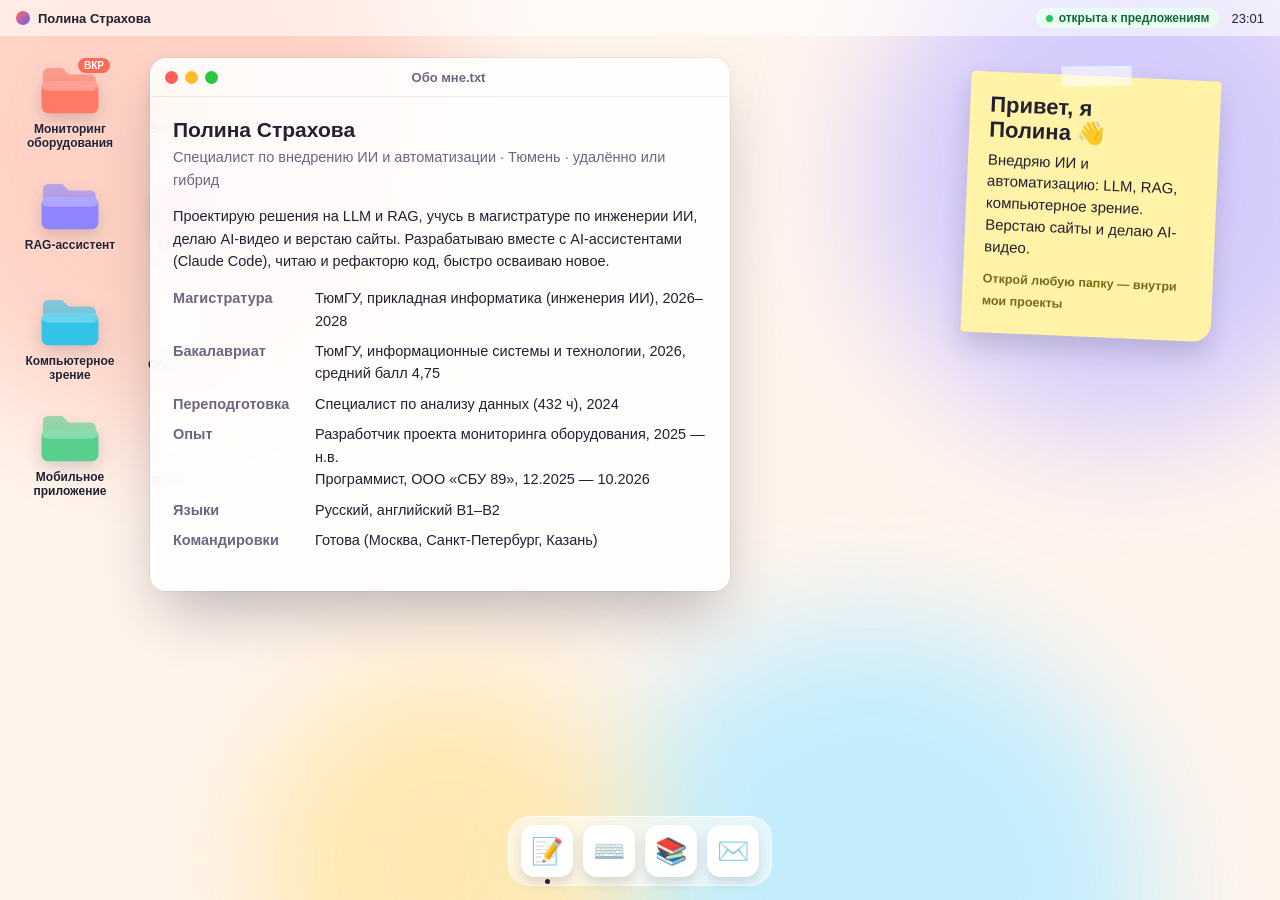
==== index.html @ 9a709d3f "Add files via upload" ====
<!DOCTYPE html>
<html lang="ru">
<head>
<meta charset="utf-8">
<meta name="viewport" content="width=device-width, initial-scale=1">
<title>Полина Страхова — портфолио</title>
<style>html,body{margin:0;background:#fff4ec}</style>
</head>
<body>

<!-- ============ TILDA:START (вставляйте всё от этой строки до TILDA:END в блок T123 «HTML») ============ -->
<style>
.ps-root{--ink:#241f31;--mute:#6d6680;--coral:#ff6b57;--violet:#6a5cff;--card:rgba(255,255,255,.9);
  position:relative;width:100%;height:100vh;height:100svh;min-height:600px;overflow:hidden;
  font-family:-apple-system,BlinkMacSystemFont,"Segoe UI",Roboto,"Helvetica Neue",Arial,sans-serif;color:var(--ink);
  background:#fff4ec;-webkit-font-smoothing:antialiased;box-sizing:border-box}
.ps-root *{box-sizing:border-box}
.ps-root a{color:var(--violet);text-decoration:none;border-bottom:1px solid rgba(106,92,255,.35)}
.ps-root a:hover{border-bottom-color:var(--violet)}
.ps-root button{font:inherit;color:inherit;cursor:pointer}

/* обои */
.ps-wall{position:absolute;inset:0;overflow:hidden;z-index:0}
.ps-wall i{position:absolute;border-radius:50%;filter:blur(60px);opacity:.85;animation:ps-drift 22s ease-in-out infinite alternate}
.ps-wall i:nth-child(1){width:46vmax;height:46vmax;left:-10vmax;top:-12vmax;background:#ffcdbf}
.ps-wall i:nth-child(2){width:40vmax;height:40vmax;right:-8vmax;top:-6vmax;background:#cdc4ff;animation-duration:28s}
.ps-wall i:nth-child(3){width:44vmax;height:44vmax;right:10vmax;bottom:-22vmax;background:#b9ecff;animation-duration:25s}
.ps-wall i:nth-child(4){width:30vmax;height:30vmax;left:20vmax;bottom:-12vmax;background:#ffe6a8;animation-duration:31s}
@keyframes ps-drift{to{transform:translate(4vmax,3vmax) scale(1.08)}}

/* верхняя панель */
.ps-menubar{position:absolute;left:0;right:0;top:0;height:36px;z-index:50;display:flex;align-items:center;justify-content:space-between;
  padding:0 16px;background:rgba(255,255,255,.55);backdrop-filter:blur(14px);-webkit-backdrop-filter:blur(14px);font-size:13px;font-weight:600}
.ps-brand{display:flex;align-items:center;gap:8px}
.ps-brand b{width:14px;height:14px;border-radius:50%;background:linear-gradient(135deg,var(--coral),var(--violet))}
.ps-right{display:flex;align-items:center;gap:12px;font-weight:500}
.ps-pill{display:inline-flex;align-items:center;gap:6px;background:#e8fff1;color:#13663a;padding:3px 10px;border-radius:99px;font-size:12px;font-weight:600}
.ps-pill:before{content:"";width:7px;height:7px;border-radius:50%;background:#26c46a;box-shadow:0 0 0 0 rgba(38,196,106,.6);animation:ps-pulse 2s infinite}
@keyframes ps-pulse{70%{box-shadow:0 0 0 7px rgba(38,196,106,0)}100%{box-shadow:0 0 0 0 rgba(38,196,106,0)}}

/* иконки рабочего стола */
.ps-desktop{position:absolute;inset:0;z-index:1;padding:56px 18px 96px;display:grid;grid-auto-flow:column;
  grid-template-rows:repeat(4,minmax(0,110px));grid-auto-columns:104px;gap:6px 8px;align-content:start;justify-content:start}
.ps-icon{position:relative;display:flex;flex-direction:column;align-items:center;gap:6px;background:none;border:0;padding:8px 4px;border-radius:12px;
  color:var(--ink);text-align:center;transition:background .15s,transform .15s}
.ps-icon:hover,.ps-icon:focus-visible{background:rgba(255,255,255,.55);outline:none;transform:translateY(-2px)}
.ps-icon svg{width:62px;height:52px;color:var(--c,#ffb85c);filter:drop-shadow(0 6px 8px rgba(36,31,49,.18))}
.ps-icon.ps-file svg{width:46px;height:56px}
.ps-icon span{font-size:12px;line-height:1.2;font-weight:600;text-shadow:0 1px 0 rgba(255,255,255,.7)}
.ps-badge{position:absolute;top:2px;right:12px;font-style:normal;font-size:10px;font-weight:700;color:#fff;background:var(--coral);padding:2px 6px;border-radius:99px}
.ps-badge.soon{background:var(--violet)}

/* стикер */
.ps-note{position:absolute;right:5vw;top:76px;z-index:1;width:250px;padding:20px 20px 22px;background:#fff3a8;transform:rotate(2.5deg);
  box-shadow:0 14px 24px rgba(36,31,49,.16);border-radius:4px 4px 18px 4px;font-size:15px;line-height:1.45}
.ps-note:before{content:"";position:absolute;left:50%;top:-10px;width:70px;height:20px;transform:translateX(-50%) rotate(-3deg);background:rgba(255,255,255,.6)}
.ps-note h2{margin:0 0 6px;font-size:22px;line-height:1.15}
.ps-note p{margin:0 0 10px}
.ps-note small{color:#7a6a14;font-weight:600}

/* окна */
.ps-windows{position:absolute;inset:0;z-index:20;pointer-events:none}
.ps-win{position:absolute;pointer-events:auto;display:flex;flex-direction:column;max-height:calc(100% - 140px);background:var(--card);
  backdrop-filter:blur(18px);-webkit-backdrop-filter:blur(18px);border:1px solid rgba(255,255,255,.9);border-radius:16px;
  box-shadow:0 30px 60px -12px rgba(36,31,49,.3),0 0 0 1px rgba(36,31,49,.06);animation:ps-pop .22s ease-out}
@keyframes ps-pop{from{opacity:0;transform:scale(.94) translateY(8px)}}
.ps-bar{display:flex;align-items:center;gap:10px;padding:11px 14px;cursor:grab;user-select:none;touch-action:none;border-bottom:1px solid rgba(36,31,49,.08)}
.ps-bar:active{cursor:grabbing}
.ps-dots{display:flex;gap:7px}
.ps-dots i,.ps-dots button{width:13px;height:13px;border-radius:50%;border:0;padding:0;background:#ffbd2e;display:block}
.ps-dots button{background:#ff5f57;position:relative}
.ps-dots button:hover:after{content:"×";position:absolute;inset:0;font-size:12px;line-height:13px;font-weight:700;color:#7a1d17}
.ps-dots i:last-child{background:#28c840}
.ps-ttl{flex:1;text-align:center;font-size:13px;font-weight:700;color:var(--mute);margin-right:46px}
.ps-body{padding:20px 22px 24px;overflow:auto;font-size:14.5px;line-height:1.55}
.ps-body h3{margin:0 0 4px;font-size:21px;line-height:1.2}
.ps-body h4{margin:18px 0 8px;font-size:12px;letter-spacing:.08em;text-transform:uppercase;color:var(--mute)}
.ps-body p{margin:0 0 10px}
.ps-body ul{margin:0 0 6px;padding-left:20px}
.ps-body li{margin:0 0 5px}
.ps-lead{color:var(--mute);margin-bottom:14px!important}
.ps-tags{display:flex;flex-wrap:wrap;gap:6px;margin-top:6px}
.ps-tag{background:#fff;border:1px solid rgba(36,31,49,.12);padding:3px 10px;border-radius:99px;font-size:12px;font-weight:600}
.ps-tag.hot{background:var(--coral);border-color:var(--coral);color:#fff}
.ps-nda{margin-top:16px;padding:10px 12px;border-radius:10px;background:#f2efff;color:#4a3fc4;font-size:13px}
.ps-btns{display:flex;flex-wrap:wrap;gap:8px;margin-top:12px}
.ps-btn{display:inline-block;padding:8px 14px;border-radius:10px;background:var(--ink);color:#fff!important;font-weight:600;font-size:13px;border:0!important}
.ps-btn.alt{background:#fff;color:var(--ink)!important;box-shadow:inset 0 0 0 1px rgba(36,31,49,.18)}
.ps-flow{display:flex;flex-wrap:wrap;align-items:center;gap:6px;margin:6px 0 4px;font-size:12.5px;font-weight:600}
.ps-flow span{background:#fff;border:1px solid rgba(36,31,49,.12);padding:6px 10px;border-radius:10px}
.ps-flow span.hot{background:linear-gradient(135deg,#ffe3dc,#e7e2ff);border-color:transparent}
.ps-flow em{font-style:normal;color:var(--mute)}
.ps-kv{display:grid;grid-template-columns:130px 1fr;gap:8px 12px}
.ps-kv dt{color:var(--mute);font-weight:600}
.ps-kv dd{margin:0}
.ps-frames{display:grid;grid-template-columns:repeat(3,1fr);gap:8px;margin:12px 0}
.ps-frames div{aspect-ratio:9/16;border-radius:12px;background:linear-gradient(160deg,#ffd9cf,#d6ceff 60%,#c4f1ff);display:grid;place-items:center;font-size:26px;color:#fff;text-shadow:0 2px 8px rgba(36,31,49,.3)}

/* терминал */
.ps-win.ps-termwin{background:rgba(26,22,38,.94);border-color:rgba(255,255,255,.12)}
.ps-termwin .ps-bar{border-bottom-color:rgba(255,255,255,.1)}
.ps-termwin .ps-ttl{color:#a9a1c4}
.ps-term{font-family:ui-monospace,SFMono-Regular,Menlo,Consolas,monospace;font-size:13px;color:#e9e4ff}
.ps-term p{margin:0 0 7px}
.ps-term b{color:#ff8a78}
.ps-term u{display:inline-block;min-width:104px;color:#8fe3ff;text-decoration:none}
.ps-term .ok{color:#7dffb0}
.ps-tl{opacity:0;transform:translateY(4px);transition:opacity .25s,transform .25s}
.ps-tl.on{opacity:1;transform:none}
.ps-term .cur{display:inline-block;width:8px;height:15px;background:#e9e4ff;vertical-align:-3px;animation:ps-blink 1s steps(2) infinite}
@keyframes ps-blink{50%{opacity:0}}

/* док */
.ps-dock{position:absolute;left:50%;bottom:14px;transform:translateX(-50%);z-index:40;display:flex;gap:10px;padding:8px 12px;
  background:rgba(255,255,255,.55);backdrop-filter:blur(16px);-webkit-backdrop-filter:blur(16px);border:1px solid rgba(255,255,255,.8);border-radius:22px}
.ps-dock button{position:relative;width:52px;height:52px;border:0;border-radius:14px;background:#fff;font-size:26px;display:grid;place-items:center;
  box-shadow:0 6px 12px rgba(36,31,49,.14);transition:transform .15s}
.ps-dock button:hover,.ps-dock button:focus-visible{transform:translateY(-8px) scale(1.12);outline:none}
.ps-dock button.on:after{content:"";position:absolute;bottom:-7px;left:50%;width:5px;height:5px;margin-left:-2.5px;border-radius:50%;background:var(--ink)}
.ps-dock button[data-tip]:hover:before{content:attr(data-tip);position:absolute;bottom:68px;left:50%;transform:translateX(-50%);white-space:nowrap;
  background:var(--ink);color:#fff;font-size:12px;font-weight:600;padding:4px 9px;border-radius:8px}

/* мобильная версия */
@media (max-width:720px){
  .ps-root{min-height:560px}
  .ps-note{display:none}
  .ps-pill{display:none}
  .ps-desktop{grid-auto-flow:row;grid-template-rows:none;grid-template-columns:repeat(3,1fr);grid-auto-columns:auto;gap:4px;padding:50px 10px 96px}
  .ps-win{left:8px!important;right:8px!important;top:46px!important;width:auto!important;max-height:calc(100% - 140px)}
  .ps-bar{cursor:default}
  .ps-kv{grid-template-columns:1fr}
  .ps-dock{gap:6px;padding:7px 9px}
  .ps-dock button{width:46px;height:46px;font-size:22px}
}
@media (prefers-reduced-motion:reduce){
  .ps-wall i,.ps-pill:before,.ps-win{animation:none}
  .ps-tl{opacity:1;transform:none;transition:none}
}
</style>

<div class="ps-root" id="psRoot">
  <svg width="0" height="0" style="position:absolute" aria-hidden="true">
    <symbol id="ps-folder" viewBox="0 0 96 80">
      <path d="M6 14a8 8 0 0 1 8-8h22l10 10h34a8 8 0 0 1 8 8v8H6z" fill="currentColor" opacity=".6"/>
      <rect x="4" y="26" width="88" height="50" rx="10" fill="currentColor"/>
      <rect x="4" y="26" width="88" height="15" rx="10" fill="#fff" opacity=".28"/>
    </symbol>
    <symbol id="ps-doc" viewBox="0 0 80 96">
      <path d="M8 10a8 8 0 0 1 8-8h32l24 24v60a8 8 0 0 1-8 8H16a8 8 0 0 1-8-8z" fill="#fff"/>
      <path d="M48 2l24 24H56a8 8 0 0 1-8-8z" fill="currentColor" opacity=".55"/>
      <rect x="18" y="44" width="44" height="5" rx="2.5" fill="currentColor"/>
      <rect x="18" y="56" width="44" height="5" rx="2.5" fill="currentColor" opacity=".6"/>
      <rect x="18" y="68" width="28" height="5" rx="2.5" fill="currentColor" opacity=".35"/>
    </symbol>
  </svg>

  <div class="ps-wall" aria-hidden="true"><i></i><i></i><i></i><i></i></div>

  <header class="ps-menubar">
    <div class="ps-brand"><b></b>Полина Страхова</div>
    <div class="ps-right"><span class="ps-pill">открыта к предложениям</span><span id="psClock">--:--</span></div>
  </header>

  <aside class="ps-note" aria-label="Приветствие">
    <h2>Привет, я Полина&nbsp;👋</h2>
    <p>Внедряю ИИ и автоматизацию: LLM, RAG, компьютерное зрение. Верстаю сайты и делаю AI-видео.</p>
    <small>Открой любую папку — внутри мои проекты</small>
  </aside>

  <nav class="ps-desktop" aria-label="Проекты">
    <button class="ps-icon" data-open="main" style="--c:#ff7a66"><svg viewBox="0 0 96 80"><use href="#ps-folder"/></svg><span>Мониторинг оборудования</span><em class="ps-badge">ВКР</em></button>
    <button class="ps-icon" data-open="rag" style="--c:#8f84ff"><svg viewBox="0 0 96 80"><use href="#ps-folder"/></svg><span>RAG-ассистент</span></button>
    <button class="ps-icon" data-open="cv" style="--c:#33c2e8"><svg viewBox="0 0 96 80"><use href="#ps-folder"/></svg><span>Компьютерное зрение</span></button>
    <button class="ps-icon" data-open="app" style="--c:#58cf8d"><svg viewBox="0 0 96 80"><use href="#ps-folder"/></svg><span>Мобильное приложение</span></button>
    <button class="ps-icon" data-open="web" style="--c:#ffb85c"><svg viewBox="0 0 96 80"><use href="#ps-folder"/></svg><span>Веб и Tilda</span></button>
    <button class="ps-icon" data-open="video" style="--c:#ff8ec7"><svg viewBox="0 0 96 80"><use href="#ps-folder"/></svg><span>AI-видео</span><em class="ps-badge soon">скоро</em></button>
    <button class="ps-icon ps-file" data-open="about" style="--c:#6a5cff"><svg viewBox="0 0 80 96"><use href="#ps-doc"/></svg><span>Обо мне.txt</span></button>
    <button class="ps-icon ps-file" data-open="contacts" style="--c:#ff6b57"><svg viewBox="0 0 80 96"><use href="#ps-doc"/></svg><span>Контакты</span></button>
  </nav>

  <div class="ps-windows" id="psWindows"></div>

  <div class="ps-dock" role="toolbar" aria-label="Док">
    <button data-open="about" data-tip="Обо мне" aria-label="Обо мне">📝</button>
    <button data-open="skills" data-tip="Навыки" aria-label="Навыки">⌨️</button>
    <button data-open="pubs" data-tip="Публикации" aria-label="Публикации">📚</button>
    <button data-open="contacts" data-tip="Связаться" aria-label="Связаться">✉️</button>
  </div>

  <!-- ===== СОДЕРЖИМОЕ ОКОН ===== -->

  <template id="ps-t-main" data-title="Мониторинг оборудования" data-w="660">
    <h3>Система мониторинга оборудования</h3>
    <p class="ps-lead">Корпоративная система для энергетической компании. Началась как выпускная работа, сейчас развивается как рабочий проект для реального заказчика.</p>
    <p>Система опрашивает промышленные контроллеры, замечает отклонения и сразу сообщает людям. Всё, от сбора требований до документации, я делаю сама.</p>
    <h4>Как это устроено</h4>
    <div class="ps-flow">
      <span>Контроллеры</span><em>→</em><span>Сбор данных по IP</span><em>→</em><span>Своя БД</span><em>→</em><span class="hot">Фильтры и пороги</span><em>→</em><span>Telegram</span><em>·</em><span>Яндекс Мессенджер</span><em>·</em><span>Веб-кабинет</span>
    </div>
    <h4>Что сделано</h4>
    <ul>
      <li>Собрала требования, спроектировала архитектуру, разработала систему full-stack</li>
      <li>Сбор данных с контроллеров по IP, запись в собственную базу данных</li>
      <li>Фильтрация показаний и уведомления по порогам в Telegram, Яндекс Мессенджер и на веб-платформу</li>
      <li>Веб-кабинет: роли (администратор и обычный пользователь), графики, фильтры, выгрузка отчётов в Excel и Word</li>
      <li>LLM-ассистент по базе знаний компании (RAG) для консультаций сотрудников</li>
      <li>Техническая документация</li>
    </ul>
    <h4>Что делаю сейчас</h4>
    <ul>
      <li>Превращаю решение в универсальное: цель — 1000+ установок, у каждой своя конфигурация регистров и свои пороги</li>
      <li>Перерабатываю схему данных и перехожу на PostgreSQL, пишу загрузку файлов конфигураций</li>
      <li>Готовлю предиктивную аналитику: прогноз неисправностей и времени до техобслуживания</li>
    </ul>
    <div class="ps-tags">
      <span class="ps-tag hot">LLM</span><span class="ps-tag hot">RAG</span><span class="ps-tag">Python</span><span class="ps-tag">Modbus</span>
      <span class="ps-tag">PostgreSQL</span><span class="ps-tag">Telegram API</span><span class="ps-tag">Яндекс Мессенджер API</span><span class="ps-tag">Excel / Word-экспорт</span>
    </div>
    <p class="ps-nda">🔒 Название заказчика и показатели под NDA. Скриншоты и разбор архитектуры покажу на собеседовании.</p>
  </template>

  <template id="ps-t-rag" data-title="RAG-ассистент" data-w="580">
    <h3>Умный поиск по документам</h3>
    <p class="ps-lead">Вопросно-ответная система на LLM и RAG. Результат: выступление на конференции и статья в Proceedings of SPIE.</p>
    <p>В отличие от обычного чат-бота, модель не выдумывает ответы, а находит точные фрагменты в базе знаний, ведёт контекстный диалог и настраивается под компанию.</p>
    <h4>Что я сделала</h4>
    <ul>
      <li>Спроектировала пайплайн индексации документов</li>
      <li>Подключила эмбеддинги Hugging Face для смыслового поиска</li>
      <li>Настроила LlamaIndex для оркестрации запросов к LLM</li>
      <li>Использовала ChromaDB как векторное хранилище, сделала агента с промптами</li>
    </ul>
    <div class="ps-tags"><span class="ps-tag hot">LLM</span><span class="ps-tag hot">RAG</span><span class="ps-tag">Python</span><span class="ps-tag">LlamaIndex</span><span class="ps-tag">ChromaDB</span><span class="ps-tag">HuggingFace</span></div>
    <div class="ps-btns"><a class="ps-btn" href="http://dx.doi.org/10.1117/12.3109759" target="_blank" rel="noopener">Статья в SPIE</a></div>
  </template>

  <template id="ps-t-cv" data-title="Компьютерное зрение" data-w="580">
    <h3>Своя модель детекции на YOLO</h3>
    <p class="ps-lead">Командный проект: от разметки данных до онлайн-подсчёта объектов. Статья в РИНЦ и диплом I степени научной конференции (2025).</p>
    <h4>Что сделано</h4>
    <ul>
      <li>Вручную собрала датасеты: более 1000 изображений, разметка и анализ</li>
      <li>Обучила модели для детекции, классификации и сегментации</li>
      <li>Оценила качество по метрикам mAP, IoU и другим</li>
      <li>Разработала фильтрацию и автоматический подсчёт объектов в режиме онлайн</li>
    </ul>
    <div class="ps-tags"><span class="ps-tag hot">Computer Vision</span><span class="ps-tag">YOLOv5 / v8</span><span class="ps-tag">PyTorch</span><span class="ps-tag">OpenCV</span><span class="ps-tag">Python</span></div>
    <div class="ps-btns"><a class="ps-btn" href="https://www.elibrary.ru/item.asp?id=82747602&pff=1" target="_blank" rel="noopener">Научная статья</a></div>
    <!-- Когда будет ссылка на видео демонстрации, добавьте сюда вторую кнопку: <a class="ps-btn alt" href="ССЫЛКА">Видео работы</a> -->
  </template>

  <template id="ps-t-app" data-title="Мобильное приложение" data-w="540">
    <h3>Приложение для изучения английских слов</h3>
    <p class="ps-lead">Командная разработка Android-приложения: трекер привычек и заучивание слов. MVP.</p>
    <h4>Мой вклад</h4>
    <ul>
      <li>Реализовала интерфейс по макетам Figma, вёрстка экранов и навигация</li>
      <li>Работа с сетевыми запросами и локальным хранилищем</li>
      <li>Кликабельный прототип и собственный дизайн экранов</li>
    </ul>
    <div class="ps-tags"><span class="ps-tag">Kotlin</span><span class="ps-tag">Android Studio</span><span class="ps-tag">Room Database</span><span class="ps-tag">Figma</span></div>
    <div class="ps-btns"><a class="ps-btn" href="https://github.com/ps-strakhova/EnglishLearningApp" target="_blank" rel="noopener">Код на GitHub</a></div>
  </template>

  <template id="ps-t-web" data-title="Веб и Tilda" data-w="560">
    <h3>Сайты: от вёрстки до бэкенда</h3>
    <p class="ps-lead">Адаптивная вёрстка по макетам, Tilda с Zero Block и собственным кодом, REST API и базы данных.</p>
    <h4>Коммерческий проект</h4>
    <p><b>StandupPoint.ru</b> (октябрь 2025): подбор стиля под бренд, анимации и интерактивные блоки в Zero Block и на JS, адаптация под мобильные, запуск.</p>
    <div class="ps-btns" style="margin:0 0 6px"><a class="ps-btn" href="https://standuppoint.ru/" target="_blank" rel="noopener">Открыть сайт</a></div>
    <h4>Что ещё умею</h4>
    <ul>
      <li>Вёрстка из Figma на HTML, CSS и чистом JavaScript</li>
      <li>REST API на Laravel, проектирование БД в MySQL, тестирование в Postman</li>
      <li>Веб-платформа мониторинга с ролями, графиками и выгрузкой отчётов (см. папку проекта)</li>
    </ul>
    <div class="ps-tags"><span class="ps-tag">Tilda</span><span class="ps-tag">HTML / CSS / JS</span><span class="ps-tag">Laravel</span><span class="ps-tag">FastAPI</span><span class="ps-tag">MySQL</span><span class="ps-tag">Figma</span></div>
  </template>

  <template id="ps-t-video" data-title="AI-видео" data-w="520">
    <h3>AI-видео и генеративный контент</h3>
    <p class="ps-lead">Моё любимое направление. Подборка работ в процессе, скоро выложу сюда лучшие ролики.</p>
    <div class="ps-frames"><div>▶</div><div>▶</div><div>▶</div></div>
    <p>Делаю ролики от идеи и промпта до монтажа. Прошла курс по видеомонтажу (май–июль 2026).</p>
    <div class="ps-tags"><span class="ps-tag">Kling</span><span class="ps-tag">Seedance</span><span class="ps-tag">CapCut</span><span class="ps-tag">Canva</span><span class="ps-tag">Figma</span></div>
  </template>

  <template id="ps-t-about" data-title="Обо мне.txt" data-w="580">
    <h3>Полина Страхова</h3>
    <p class="ps-lead">Специалист по внедрению ИИ и автоматизации · Тюмень · удалённо или гибрид</p>
    <p>Проектирую решения на LLM и RAG, учусь в магистратуре по инженерии ИИ, делаю AI-видео и верстаю сайты. Разрабатываю вместе с AI-ассистентами (Claude Code), читаю и рефакторю код, быстро осваиваю новое.</p>
    <dl class="ps-kv">
      <dt>Магистратура</dt><dd>ТюмГУ, прикладная информатика (инженерия ИИ), 2026–2028</dd>
      <dt>Бакалавриат</dt><dd>ТюмГУ, информационные системы и технологии, 2026, средний балл 4,75</dd>
      <dt>Переподготовка</dt><dd>Специалист по анализу данных (432 ч), 2024</dd>
      <dt>Опыт</dt><dd>Разработчик проекта мониторинга оборудования, 2025 — н.в.<br>Программист, ООО «СБУ 89», 12.2025 — 10.2026</dd>
      <dt>Языки</dt><dd>Русский, английский B1–B2</dd>
      <dt>Командировки</dt><dd>Готова (Москва, Санкт-Петербург, Казань)</dd>
    </dl>
  </template>

  <template id="ps-t-skills" data-title="Terminal — навыки" data-w="620" data-class="ps-termwin">
    <div class="ps-term">
      <p class="ps-tl"><b>$</b> whoami</p>
      <p class="ps-tl">Полина Страхова · внедрение ИИ и автоматизации</p>
      <p class="ps-tl"><b>$</b> skills --list</p>
      <p class="ps-tl"><u>AI и LLM</u>LLM · RAG · LlamaIndex · ChromaDB · эмбеддинги · промпт-инжиниринг · AI-агенты</p>
      <p class="ps-tl"><u>Данные и ML</u>Python · SQL · PostgreSQL · SQLite · YOLO · PyTorch · OpenCV</p>
      <p class="ps-tl"><u>Веб</u>HTML · CSS · JS · Tilda · Laravel · FastAPI · MySQL · REST API · Figma</p>
      <p class="ps-tl"><u>Контент</u>Kling · Seedance · CapCut · Canva</p>
      <p class="ps-tl"><u>Инструменты</u>Claude Code · ChatGPT · DeepSeek · Kimi · Notion · Miro · Git</p>
      <p class="ps-tl"><b>$</b> status</p>
      <p class="ps-tl ok">● открыта к предложениям · удалённо / гибрид · командировки ок</p>
      <p class="ps-tl"><b>$</b> <span class="cur"></span></p>
    </div>
  </template>

  <template id="ps-t-pubs" data-title="Публикации и награды" data-w="560">
    <h3>Публикации и награды</h3>
    <h4>Статьи</h4>
    <ul>
      <li><b>Proceedings of SPIE</b>: интеллектуальная Q&amp;A-система по корпоративной документации на LLM и RAG, собственная база знаний, эмбеддинги, агент с промптами. <a href="http://dx.doi.org/10.1117/12.3109759" target="_blank" rel="noopener">DOI</a></li>
      <li><b>РИНЦ</b>: компьютерное зрение и обнаружение объектов с YOLO, кастомная модель командой. <a href="https://www.elibrary.ru/item.asp?id=82747602&pff=1" target="_blank" rel="noopener">elibrary.ru</a></li>
    </ul>
    <h4>Награды и обучение</h4>
    <ul>
      <li>Диплом I степени научной конференции, проект по компьютерному зрению, 2025</li>
      <li>Профессиональная переподготовка «Специалист по анализу данных», 432 ч, ТюмГУ, 2024</li>
      <li>Повышение квалификации «Дизайн сайтов и мультимедийных лонгридов», 50 ч, ТюмГУ, 2023</li>
      <li>Курс по видеомонтажу, 2026</li>
    </ul>
  </template>

  <template id="ps-t-contacts" data-title="Контакты" data-w="460">
    <h3>Давайте общаться</h3>
    <p class="ps-lead">Отвечаю быстро. Лучше всего в Telegram.</p>
    <dl class="ps-kv">
      <dt>Telegram</dt><dd><a href="https://t.me/ps_strakhova" target="_blank" rel="noopener">@ps_strakhova</a></dd>
      <dt>Почта</dt><dd><a href="mailto:pstrakhova@gmail.com">pstrakhova@gmail.com</a></dd>
      <dt>WhatsApp</dt><dd><a href="https://wa.me/79222636346" target="_blank" rel="noopener">+7 922 263-63-46</a></dd>
      <dt>GitHub</dt><dd><a href="https://github.com/ps-strakhova" target="_blank" rel="noopener">ps-strakhova</a></dd>
      <dt>Город</dt><dd>Тюмень · удалённо, гибрид, командировки</dd>
    </dl>
    <div class="ps-btns"><a class="ps-btn" href="https://t.me/ps_strakhova" target="_blank" rel="noopener">Написать в Telegram</a><a class="ps-btn alt" href="mailto:pstrakhova@gmail.com">Написать на почту</a></div>
  </template>
</div>

<script>
(function(){
  var root=document.getElementById('psRoot'); if(!root)return;
  var layer=document.getElementById('psWindows');
  var wins={}, z=20;
  var reduce=window.matchMedia&&matchMedia('(prefers-reduced-motion:reduce)').matches;

  function clock(){
    var d=new Date(), h=('0'+d.getHours()).slice(-2), m=('0'+d.getMinutes()).slice(-2);
    var el=document.getElementById('psClock'); if(el) el.textContent=h+':'+m;
  }
  clock(); setInterval(clock,20000);

  function mark(id,on){
    root.querySelectorAll('.ps-dock [data-open="'+id+'"]').forEach(function(b){b.classList.toggle('on',on)});
  }
  function focusWin(w){ w.style.zIndex=++z; }

  function typeTerm(body){
    var lines=body.querySelectorAll('.ps-tl'), i=0;
    if(reduce){lines.forEach(function(l){l.classList.add('on')});return;}
    (function next(){ if(i>=lines.length)return; lines[i++].classList.add('on'); setTimeout(next,i%3===0?380:240); })();
  }

  function openWin(id){
    if(wins[id]){ focusWin(wins[id]); return; }
    var tpl=document.getElementById('ps-t-'+id); if(!tpl)return;
    var title=tpl.getAttribute('data-title'), width=+tpl.getAttribute('data-w')||540, cls=tpl.getAttribute('data-class')||'';
    var w=document.createElement('section');
    w.className='ps-win '+cls; w.setAttribute('role','dialog'); w.setAttribute('aria-label',title);
    w.innerHTML='<div class="ps-bar"><span class="ps-dots"><button type="button" aria-label="Закрыть"></button><i></i><i></i></span><span class="ps-ttl"></span></div><div class="ps-body"></div>';
    w.querySelector('.ps-ttl').textContent=title;
    var body=w.querySelector('.ps-body'); body.appendChild(tpl.content.cloneNode(true));

    var n=Object.keys(wins).length, rw=root.clientWidth;
    width=Math.min(width,rw-16);
    w.style.width=width+'px';
    w.style.left=Math.max(8,Math.min(rw-width-8, 150+n*30))+'px';
    w.style.top=(58+n*26)+'px';
    layer.appendChild(w); focusWin(w); wins[id]=w; mark(id,true);

    w.addEventListener('pointerdown',function(){focusWin(w)});
    w.querySelector('.ps-dots button').addEventListener('click',function(){ w.remove(); delete wins[id]; mark(id,false); });

    var bar=w.querySelector('.ps-bar'), sx,sy,ox,oy,drag=false;
    bar.addEventListener('pointerdown',function(e){
      if(e.target.closest('button')||window.innerWidth<=720)return;
      drag=true; sx=e.clientX; sy=e.clientY; ox=w.offsetLeft; oy=w.offsetTop; bar.setPointerCapture(e.pointerId);
    });
    bar.addEventListener('pointermove',function(e){
      if(!drag)return;
      var nx=ox+e.clientX-sx, ny=oy+e.clientY-sy;
      w.style.left=Math.max(-width+90,Math.min(root.clientWidth-90,nx))+'px';
      w.style.top=Math.max(40,Math.min(root.clientHeight-80,ny))+'px';
    });
    function end(){drag=false}
    bar.addEventListener('pointerup',end); bar.addEventListener('pointercancel',end);

    if(id==='skills') typeTerm(body);
  }

  root.addEventListener('click',function(e){
    var t=e.target.closest('[data-open]'); if(t) openWin(t.getAttribute('data-open'));
  });
  document.addEventListener('keydown',function(e){
    if(e.key!=='Escape')return;
    var top=null,tz=-1; Object.keys(wins).forEach(function(k){var v=+wins[k].style.zIndex||0; if(v>tz){tz=v;top=k}});
    if(top){ wins[top].remove(); delete wins[top]; mark(top,false); }
  });

  if(window.innerWidth>=900) setTimeout(function(){openWin('about')},500);
})();
</script>
<!-- ============ TILDA:END ============ -->

</body>
</html>
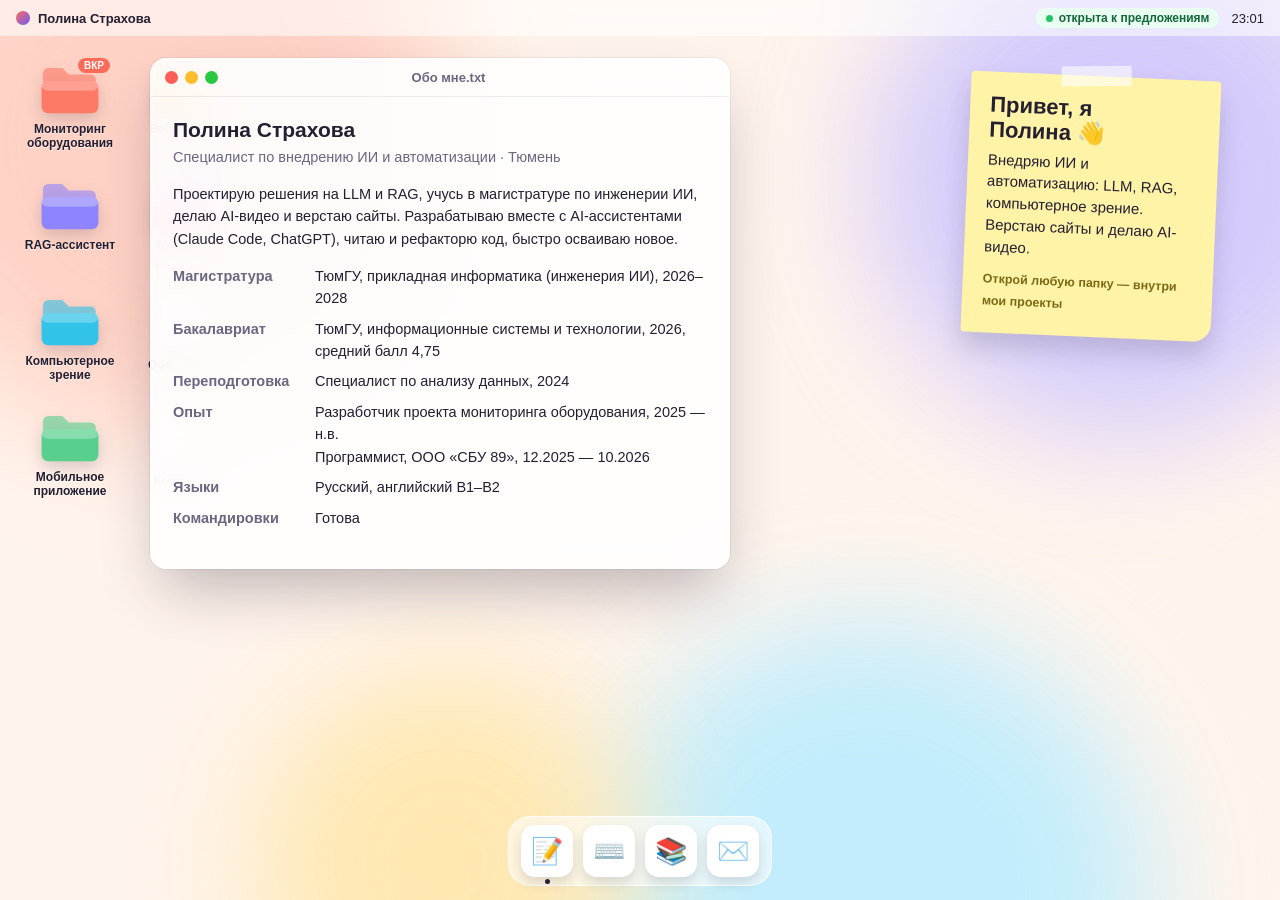
==== commit bc3b4861: "Update index.html" ====
--- a/index.html
+++ b/index.html
@@ -8,7 +8,6 @@
 </head>
 <body>
 
-<!-- ============ TILDA:START (вставляйте всё от этой строки до TILDA:END в блок T123 «HTML») ============ -->
 <style>
 .ps-root{--ink:#241f31;--mute:#6d6680;--coral:#ff6b57;--violet:#6a5cff;--card:rgba(255,255,255,.9);
   position:relative;width:100%;height:100vh;height:100svh;min-height:600px;overflow:hidden;
@@ -246,7 +245,7 @@
     </ul>
     <div class="ps-tags"><span class="ps-tag hot">Computer Vision</span><span class="ps-tag">YOLOv5 / v8</span><span class="ps-tag">PyTorch</span><span class="ps-tag">OpenCV</span><span class="ps-tag">Python</span></div>
     <div class="ps-btns"><a class="ps-btn" href="https://www.elibrary.ru/item.asp?id=82747602&pff=1" target="_blank" rel="noopener">Научная статья</a></div>
-    <!-- Когда будет ссылка на видео демонстрации, добавьте сюда вторую кнопку: <a class="ps-btn alt" href="ССЫЛКА">Видео работы</a> -->
+    <!-- Когда будет ссылка на видео демонстрации, добавьте сюда вторую кнопку: <a class="ps-btn alt" href="https://www.youtube.com/watch?v=Q2gAJn_pdGg">Видео работы</a> -->
   </template>
 
   <template id="ps-t-app" data-title="Мобильное приложение" data-w="540">
@@ -277,25 +276,25 @@
     <div class="ps-tags"><span class="ps-tag">Tilda</span><span class="ps-tag">HTML / CSS / JS</span><span class="ps-tag">Laravel</span><span class="ps-tag">FastAPI</span><span class="ps-tag">MySQL</span><span class="ps-tag">Figma</span></div>
   </template>
 
-  <template id="ps-t-video" data-title="AI-видео" data-w="520">
+  <!-- <template id="ps-t-video" data-title="AI-видео" data-w="520">
     <h3>AI-видео и генеративный контент</h3>
     <p class="ps-lead">Моё любимое направление. Подборка работ в процессе, скоро выложу сюда лучшие ролики.</p>
     <div class="ps-frames"><div>▶</div><div>▶</div><div>▶</div></div>
     <p>Делаю ролики от идеи и промпта до монтажа. Прошла курс по видеомонтажу (май–июль 2026).</p>
     <div class="ps-tags"><span class="ps-tag">Kling</span><span class="ps-tag">Seedance</span><span class="ps-tag">CapCut</span><span class="ps-tag">Canva</span><span class="ps-tag">Figma</span></div>
-  </template>
+  </template> -->
 
   <template id="ps-t-about" data-title="Обо мне.txt" data-w="580">
     <h3>Полина Страхова</h3>
-    <p class="ps-lead">Специалист по внедрению ИИ и автоматизации · Тюмень · удалённо или гибрид</p>
-    <p>Проектирую решения на LLM и RAG, учусь в магистратуре по инженерии ИИ, делаю AI-видео и верстаю сайты. Разрабатываю вместе с AI-ассистентами (Claude Code), читаю и рефакторю код, быстро осваиваю новое.</p>
+    <p class="ps-lead">Специалист по внедрению ИИ и автоматизации · Тюмень</p>
+    <p>Проектирую решения на LLM и RAG, учусь в магистратуре по инженерии ИИ, делаю AI-видео и верстаю сайты. Разрабатываю вместе с AI-ассистентами (Claude Code, ChatGPT), читаю и рефакторю код, быстро осваиваю новое.</p>
     <dl class="ps-kv">
       <dt>Магистратура</dt><dd>ТюмГУ, прикладная информатика (инженерия ИИ), 2026–2028</dd>
       <dt>Бакалавриат</dt><dd>ТюмГУ, информационные системы и технологии, 2026, средний балл 4,75</dd>
-      <dt>Переподготовка</dt><dd>Специалист по анализу данных (432 ч), 2024</dd>
+      <dt>Переподготовка</dt><dd>Специалист по анализу данных, 2024</dd>
       <dt>Опыт</dt><dd>Разработчик проекта мониторинга оборудования, 2025 — н.в.<br>Программист, ООО «СБУ 89», 12.2025 — 10.2026</dd>
       <dt>Языки</dt><dd>Русский, английский B1–B2</dd>
-      <dt>Командировки</dt><dd>Готова (Москва, Санкт-Петербург, Казань)</dd>
+      <dt>Командировки</dt><dd>Готова</dd>
     </dl>
   </template>
 
@@ -310,7 +309,7 @@
       <p class="ps-tl"><u>Контент</u>Kling · Seedance · CapCut · Canva</p>
       <p class="ps-tl"><u>Инструменты</u>Claude Code · ChatGPT · DeepSeek · Kimi · Notion · Miro · Git</p>
       <p class="ps-tl"><b>$</b> status</p>
-      <p class="ps-tl ok">● открыта к предложениям · удалённо / гибрид · командировки ок</p>
+      <p class="ps-tl ok">● открыта к предложениям</p>
       <p class="ps-tl"><b>$</b> <span class="cur"></span></p>
     </div>
   </template>
@@ -325,9 +324,9 @@
     <h4>Награды и обучение</h4>
     <ul>
       <li>Диплом I степени научной конференции, проект по компьютерному зрению, 2025</li>
-      <li>Профессиональная переподготовка «Специалист по анализу данных», 432 ч, ТюмГУ, 2024</li>
-      <li>Повышение квалификации «Дизайн сайтов и мультимедийных лонгридов», 50 ч, ТюмГУ, 2023</li>
-      <li>Курс по видеомонтажу, 2026</li>
+      <li>Профессиональная переподготовка «Специалист по анализу данных», ТюмГУ, 2024</li>
+      <li>Повышение квалификации «Дизайн сайтов и мультимедийных лонгридов», ТюмГУ, 2023</li>
+      <!-- <li>Курс по видеомонтажу, 2026</li> -->
     </ul>
   </template>
 
@@ -339,7 +338,7 @@
       <dt>Почта</dt><dd><a href="mailto:pstrakhova@gmail.com">pstrakhova@gmail.com</a></dd>
       <dt>WhatsApp</dt><dd><a href="https://wa.me/79222636346" target="_blank" rel="noopener">+7 922 263-63-46</a></dd>
       <dt>GitHub</dt><dd><a href="https://github.com/ps-strakhova" target="_blank" rel="noopener">ps-strakhova</a></dd>
-      <dt>Город</dt><dd>Тюмень · удалённо, гибрид, командировки</dd>
+      <dt>Город</dt><dd>Тюмень · командировки</dd>
     </dl>
     <div class="ps-btns"><a class="ps-btn" href="https://t.me/ps_strakhova" target="_blank" rel="noopener">Написать в Telegram</a><a class="ps-btn alt" href="mailto:pstrakhova@gmail.com">Написать на почту</a></div>
   </template>
@@ -418,7 +417,6 @@
   if(window.innerWidth>=900) setTimeout(function(){openWin('about')},500);
 })();
 </script>
-<!-- ============ TILDA:END ============ -->
 
 </body>
 </html>
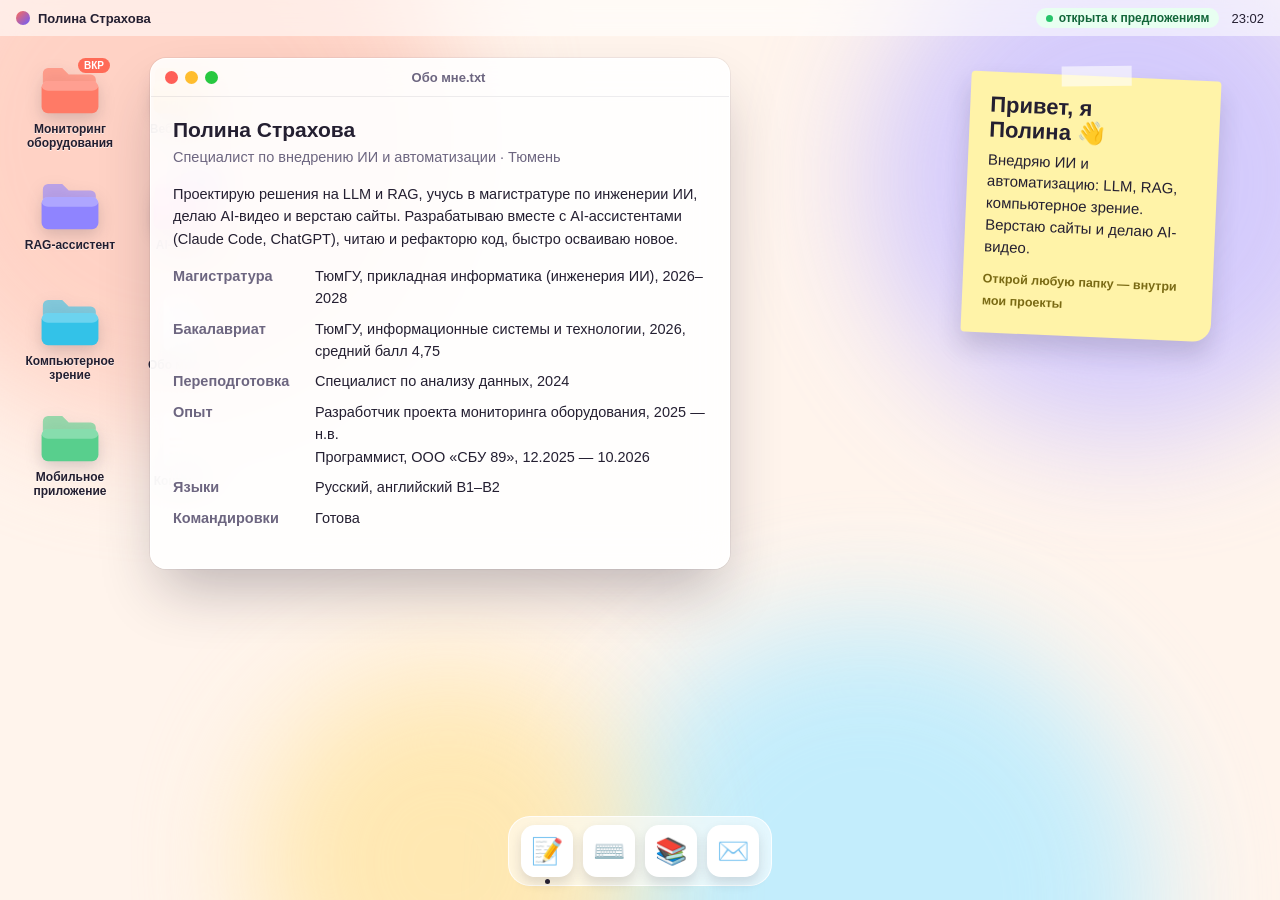
==== commit 75243061: "Update index.html" ====
--- a/index.html
+++ b/index.html
@@ -276,13 +276,13 @@
     <div class="ps-tags"><span class="ps-tag">Tilda</span><span class="ps-tag">HTML / CSS / JS</span><span class="ps-tag">Laravel</span><span class="ps-tag">FastAPI</span><span class="ps-tag">MySQL</span><span class="ps-tag">Figma</span></div>
   </template>
 
-  <!-- <template id="ps-t-video" data-title="AI-видео" data-w="520">
+  <template id="ps-t-video" data-title="AI-видео" data-w="520">
     <h3>AI-видео и генеративный контент</h3>
-    <p class="ps-lead">Моё любимое направление. Подборка работ в процессе, скоро выложу сюда лучшие ролики.</p>
+    <p class="ps-lead">Подборка работ в процессе, скоро выложу сюда лучшие ролики.</p>
     <div class="ps-frames"><div>▶</div><div>▶</div><div>▶</div></div>
-    <p>Делаю ролики от идеи и промпта до монтажа. Прошла курс по видеомонтажу (май–июль 2026).</p>
+    <p>Делаю ролики от идеи и промпта до монтажа.</p>
     <div class="ps-tags"><span class="ps-tag">Kling</span><span class="ps-tag">Seedance</span><span class="ps-tag">CapCut</span><span class="ps-tag">Canva</span><span class="ps-tag">Figma</span></div>
-  </template> -->
+  </template>
 
   <template id="ps-t-about" data-title="Обо мне.txt" data-w="580">
     <h3>Полина Страхова</h3>
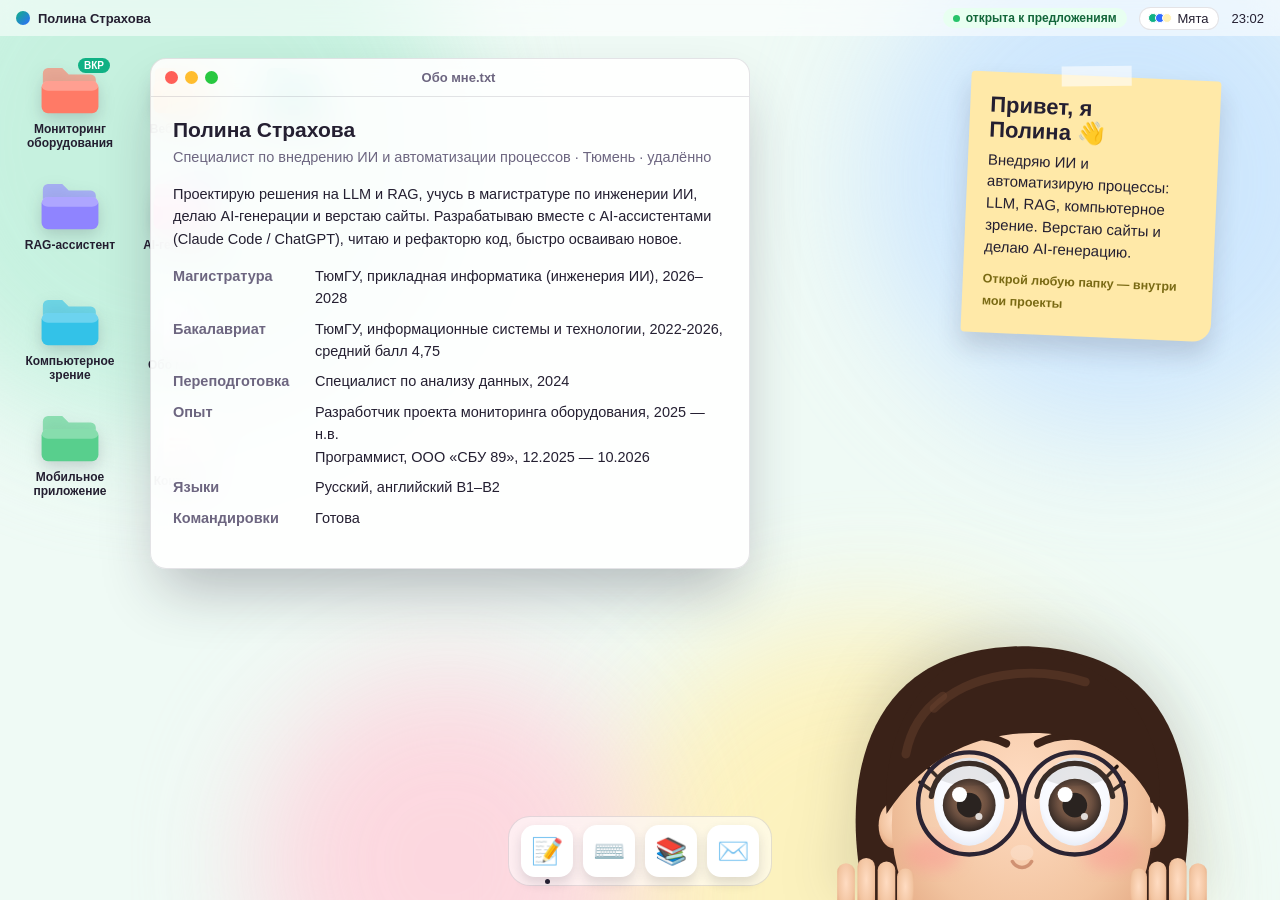
==== commit 3f387d29: "portfolio 2.0" ====
--- a/index.html
+++ b/index.html
@@ -3,141 +3,18 @@
 <head>
 <meta charset="utf-8">
 <meta name="viewport" content="width=device-width, initial-scale=1">
-<title>Полина Страхова — портфолио</title>
-<style>html,body{margin:0;background:#fff4ec}</style>
+<title>Полина Страхова — внедрение ИИ и автоматизации</title>
+<meta name="description" content="Портфолио Полины Страховой: LLM и RAG, компьютерное зрение, веб-разработка, нейроконтент.">
+<meta property="og:title" content="Полина Страхова — портфолио">
+<meta property="og:description" content="Внедрение ИИ и автоматизации: LLM, RAG, компьютерное зрение, веб, нейроконтент.">
+<meta property="og:type" content="website">
+<link rel="icon" href="data:image/svg+xml,%3Csvg xmlns='http://www.w3.org/2000/svg' viewBox='0 0 64 64'%3E%3Ccircle cx='32' cy='32' r='30' fill='%236a5cff'/%3E%3Ccircle cx='32' cy='32' r='16' fill='%23ff5d8f'/%3E%3C/svg%3E">
+<link rel="stylesheet" href="css/style.css">
 </head>
 <body>
 
-<style>
-.ps-root{--ink:#241f31;--mute:#6d6680;--coral:#ff6b57;--violet:#6a5cff;--card:rgba(255,255,255,.9);
-  position:relative;width:100%;height:100vh;height:100svh;min-height:600px;overflow:hidden;
-  font-family:-apple-system,BlinkMacSystemFont,"Segoe UI",Roboto,"Helvetica Neue",Arial,sans-serif;color:var(--ink);
-  background:#fff4ec;-webkit-font-smoothing:antialiased;box-sizing:border-box}
-.ps-root *{box-sizing:border-box}
-.ps-root a{color:var(--violet);text-decoration:none;border-bottom:1px solid rgba(106,92,255,.35)}
-.ps-root a:hover{border-bottom-color:var(--violet)}
-.ps-root button{font:inherit;color:inherit;cursor:pointer}
-
-/* обои */
-.ps-wall{position:absolute;inset:0;overflow:hidden;z-index:0}
-.ps-wall i{position:absolute;border-radius:50%;filter:blur(60px);opacity:.85;animation:ps-drift 22s ease-in-out infinite alternate}
-.ps-wall i:nth-child(1){width:46vmax;height:46vmax;left:-10vmax;top:-12vmax;background:#ffcdbf}
-.ps-wall i:nth-child(2){width:40vmax;height:40vmax;right:-8vmax;top:-6vmax;background:#cdc4ff;animation-duration:28s}
-.ps-wall i:nth-child(3){width:44vmax;height:44vmax;right:10vmax;bottom:-22vmax;background:#b9ecff;animation-duration:25s}
-.ps-wall i:nth-child(4){width:30vmax;height:30vmax;left:20vmax;bottom:-12vmax;background:#ffe6a8;animation-duration:31s}
-@keyframes ps-drift{to{transform:translate(4vmax,3vmax) scale(1.08)}}
-
-/* верхняя панель */
-.ps-menubar{position:absolute;left:0;right:0;top:0;height:36px;z-index:50;display:flex;align-items:center;justify-content:space-between;
-  padding:0 16px;background:rgba(255,255,255,.55);backdrop-filter:blur(14px);-webkit-backdrop-filter:blur(14px);font-size:13px;font-weight:600}
-.ps-brand{display:flex;align-items:center;gap:8px}
-.ps-brand b{width:14px;height:14px;border-radius:50%;background:linear-gradient(135deg,var(--coral),var(--violet))}
-.ps-right{display:flex;align-items:center;gap:12px;font-weight:500}
-.ps-pill{display:inline-flex;align-items:center;gap:6px;background:#e8fff1;color:#13663a;padding:3px 10px;border-radius:99px;font-size:12px;font-weight:600}
-.ps-pill:before{content:"";width:7px;height:7px;border-radius:50%;background:#26c46a;box-shadow:0 0 0 0 rgba(38,196,106,.6);animation:ps-pulse 2s infinite}
-@keyframes ps-pulse{70%{box-shadow:0 0 0 7px rgba(38,196,106,0)}100%{box-shadow:0 0 0 0 rgba(38,196,106,0)}}
-
-/* иконки рабочего стола */
-.ps-desktop{position:absolute;inset:0;z-index:1;padding:56px 18px 96px;display:grid;grid-auto-flow:column;
-  grid-template-rows:repeat(4,minmax(0,110px));grid-auto-columns:104px;gap:6px 8px;align-content:start;justify-content:start}
-.ps-icon{position:relative;display:flex;flex-direction:column;align-items:center;gap:6px;background:none;border:0;padding:8px 4px;border-radius:12px;
-  color:var(--ink);text-align:center;transition:background .15s,transform .15s}
-.ps-icon:hover,.ps-icon:focus-visible{background:rgba(255,255,255,.55);outline:none;transform:translateY(-2px)}
-.ps-icon svg{width:62px;height:52px;color:var(--c,#ffb85c);filter:drop-shadow(0 6px 8px rgba(36,31,49,.18))}
-.ps-icon.ps-file svg{width:46px;height:56px}
-.ps-icon span{font-size:12px;line-height:1.2;font-weight:600;text-shadow:0 1px 0 rgba(255,255,255,.7)}
-.ps-badge{position:absolute;top:2px;right:12px;font-style:normal;font-size:10px;font-weight:700;color:#fff;background:var(--coral);padding:2px 6px;border-radius:99px}
-.ps-badge.soon{background:var(--violet)}
-
-/* стикер */
-.ps-note{position:absolute;right:5vw;top:76px;z-index:1;width:250px;padding:20px 20px 22px;background:#fff3a8;transform:rotate(2.5deg);
-  box-shadow:0 14px 24px rgba(36,31,49,.16);border-radius:4px 4px 18px 4px;font-size:15px;line-height:1.45}
-.ps-note:before{content:"";position:absolute;left:50%;top:-10px;width:70px;height:20px;transform:translateX(-50%) rotate(-3deg);background:rgba(255,255,255,.6)}
-.ps-note h2{margin:0 0 6px;font-size:22px;line-height:1.15}
-.ps-note p{margin:0 0 10px}
-.ps-note small{color:#7a6a14;font-weight:600}
-
-/* окна */
-.ps-windows{position:absolute;inset:0;z-index:20;pointer-events:none}
-.ps-win{position:absolute;pointer-events:auto;display:flex;flex-direction:column;max-height:calc(100% - 140px);background:var(--card);
-  backdrop-filter:blur(18px);-webkit-backdrop-filter:blur(18px);border:1px solid rgba(255,255,255,.9);border-radius:16px;
-  box-shadow:0 30px 60px -12px rgba(36,31,49,.3),0 0 0 1px rgba(36,31,49,.06);animation:ps-pop .22s ease-out}
-@keyframes ps-pop{from{opacity:0;transform:scale(.94) translateY(8px)}}
-.ps-bar{display:flex;align-items:center;gap:10px;padding:11px 14px;cursor:grab;user-select:none;touch-action:none;border-bottom:1px solid rgba(36,31,49,.08)}
-.ps-bar:active{cursor:grabbing}
-.ps-dots{display:flex;gap:7px}
-.ps-dots i,.ps-dots button{width:13px;height:13px;border-radius:50%;border:0;padding:0;background:#ffbd2e;display:block}
-.ps-dots button{background:#ff5f57;position:relative}
-.ps-dots button:hover:after{content:"×";position:absolute;inset:0;font-size:12px;line-height:13px;font-weight:700;color:#7a1d17}
-.ps-dots i:last-child{background:#28c840}
-.ps-ttl{flex:1;text-align:center;font-size:13px;font-weight:700;color:var(--mute);margin-right:46px}
-.ps-body{padding:20px 22px 24px;overflow:auto;font-size:14.5px;line-height:1.55}
-.ps-body h3{margin:0 0 4px;font-size:21px;line-height:1.2}
-.ps-body h4{margin:18px 0 8px;font-size:12px;letter-spacing:.08em;text-transform:uppercase;color:var(--mute)}
-.ps-body p{margin:0 0 10px}
-.ps-body ul{margin:0 0 6px;padding-left:20px}
-.ps-body li{margin:0 0 5px}
-.ps-lead{color:var(--mute);margin-bottom:14px!important}
-.ps-tags{display:flex;flex-wrap:wrap;gap:6px;margin-top:6px}
-.ps-tag{background:#fff;border:1px solid rgba(36,31,49,.12);padding:3px 10px;border-radius:99px;font-size:12px;font-weight:600}
-.ps-tag.hot{background:var(--coral);border-color:var(--coral);color:#fff}
-.ps-nda{margin-top:16px;padding:10px 12px;border-radius:10px;background:#f2efff;color:#4a3fc4;font-size:13px}
-.ps-btns{display:flex;flex-wrap:wrap;gap:8px;margin-top:12px}
-.ps-btn{display:inline-block;padding:8px 14px;border-radius:10px;background:var(--ink);color:#fff!important;font-weight:600;font-size:13px;border:0!important}
-.ps-btn.alt{background:#fff;color:var(--ink)!important;box-shadow:inset 0 0 0 1px rgba(36,31,49,.18)}
-.ps-flow{display:flex;flex-wrap:wrap;align-items:center;gap:6px;margin:6px 0 4px;font-size:12.5px;font-weight:600}
-.ps-flow span{background:#fff;border:1px solid rgba(36,31,49,.12);padding:6px 10px;border-radius:10px}
-.ps-flow span.hot{background:linear-gradient(135deg,#ffe3dc,#e7e2ff);border-color:transparent}
-.ps-flow em{font-style:normal;color:var(--mute)}
-.ps-kv{display:grid;grid-template-columns:130px 1fr;gap:8px 12px}
-.ps-kv dt{color:var(--mute);font-weight:600}
-.ps-kv dd{margin:0}
-.ps-frames{display:grid;grid-template-columns:repeat(3,1fr);gap:8px;margin:12px 0}
-.ps-frames div{aspect-ratio:9/16;border-radius:12px;background:linear-gradient(160deg,#ffd9cf,#d6ceff 60%,#c4f1ff);display:grid;place-items:center;font-size:26px;color:#fff;text-shadow:0 2px 8px rgba(36,31,49,.3)}
-
-/* терминал */
-.ps-win.ps-termwin{background:rgba(26,22,38,.94);border-color:rgba(255,255,255,.12)}
-.ps-termwin .ps-bar{border-bottom-color:rgba(255,255,255,.1)}
-.ps-termwin .ps-ttl{color:#a9a1c4}
-.ps-term{font-family:ui-monospace,SFMono-Regular,Menlo,Consolas,monospace;font-size:13px;color:#e9e4ff}
-.ps-term p{margin:0 0 7px}
-.ps-term b{color:#ff8a78}
-.ps-term u{display:inline-block;min-width:104px;color:#8fe3ff;text-decoration:none}
-.ps-term .ok{color:#7dffb0}
-.ps-tl{opacity:0;transform:translateY(4px);transition:opacity .25s,transform .25s}
-.ps-tl.on{opacity:1;transform:none}
-.ps-term .cur{display:inline-block;width:8px;height:15px;background:#e9e4ff;vertical-align:-3px;animation:ps-blink 1s steps(2) infinite}
-@keyframes ps-blink{50%{opacity:0}}
-
-/* док */
-.ps-dock{position:absolute;left:50%;bottom:14px;transform:translateX(-50%);z-index:40;display:flex;gap:10px;padding:8px 12px;
-  background:rgba(255,255,255,.55);backdrop-filter:blur(16px);-webkit-backdrop-filter:blur(16px);border:1px solid rgba(255,255,255,.8);border-radius:22px}
-.ps-dock button{position:relative;width:52px;height:52px;border:0;border-radius:14px;background:#fff;font-size:26px;display:grid;place-items:center;
-  box-shadow:0 6px 12px rgba(36,31,49,.14);transition:transform .15s}
-.ps-dock button:hover,.ps-dock button:focus-visible{transform:translateY(-8px) scale(1.12);outline:none}
-.ps-dock button.on:after{content:"";position:absolute;bottom:-7px;left:50%;width:5px;height:5px;margin-left:-2.5px;border-radius:50%;background:var(--ink)}
-.ps-dock button[data-tip]:hover:before{content:attr(data-tip);position:absolute;bottom:68px;left:50%;transform:translateX(-50%);white-space:nowrap;
-  background:var(--ink);color:#fff;font-size:12px;font-weight:600;padding:4px 9px;border-radius:8px}
-
-/* мобильная версия */
-@media (max-width:720px){
-  .ps-root{min-height:560px}
-  .ps-note{display:none}
-  .ps-pill{display:none}
-  .ps-desktop{grid-auto-flow:row;grid-template-rows:none;grid-template-columns:repeat(3,1fr);grid-auto-columns:auto;gap:4px;padding:50px 10px 96px}
-  .ps-win{left:8px!important;right:8px!important;top:46px!important;width:auto!important;max-height:calc(100% - 140px)}
-  .ps-bar{cursor:default}
-  .ps-kv{grid-template-columns:1fr}
-  .ps-dock{gap:6px;padding:7px 9px}
-  .ps-dock button{width:46px;height:46px;font-size:22px}
-}
-@media (prefers-reduced-motion:reduce){
-  .ps-wall i,.ps-pill:before,.ps-win{animation:none}
-  .ps-tl{opacity:1;transform:none;transition:none}
-}
-</style>
-
-<div class="ps-root" id="psRoot">
+
+<div class="ps-root" id="psRoot" data-theme="lavender">
   <svg width="0" height="0" style="position:absolute" aria-hidden="true">
     <symbol id="ps-folder" viewBox="0 0 96 80">
       <path d="M6 14a8 8 0 0 1 8-8h22l10 10h34a8 8 0 0 1 8 8v8H6z" fill="currentColor" opacity=".6"/>
@@ -157,12 +34,16 @@
 
   <header class="ps-menubar">
     <div class="ps-brand"><b></b>Полина Страхова</div>
-    <div class="ps-right"><span class="ps-pill">открыта к предложениям</span><span id="psClock">--:--</span></div>
+    <div class="ps-right">
+      <span class="ps-pill">открыта к предложениям</span>
+      <button class="ps-theme" id="psTheme" type="button" aria-label="Сменить цветовую схему" title="Сменить цвета"><span><i></i><i></i><i></i></span><em id="psThemeName" style="font-style:normal">Лаванда</em></button>
+      <span id="psClock">--:--</span>
+    </div>
   </header>
 
   <aside class="ps-note" aria-label="Приветствие">
     <h2>Привет, я Полина&nbsp;👋</h2>
-    <p>Внедряю ИИ и автоматизацию: LLM, RAG, компьютерное зрение. Верстаю сайты и делаю AI-видео.</p>
+    <p>Внедряю ИИ и автоматизирую процессы: LLM, RAG, компьютерное зрение. Верстаю сайты и делаю AI-генерацию.</p>
     <small>Открой любую папку — внутри мои проекты</small>
   </aside>
 
@@ -172,10 +53,100 @@
     <button class="ps-icon" data-open="cv" style="--c:#33c2e8"><svg viewBox="0 0 96 80"><use href="#ps-folder"/></svg><span>Компьютерное зрение</span></button>
     <button class="ps-icon" data-open="app" style="--c:#58cf8d"><svg viewBox="0 0 96 80"><use href="#ps-folder"/></svg><span>Мобильное приложение</span></button>
     <button class="ps-icon" data-open="web" style="--c:#ffb85c"><svg viewBox="0 0 96 80"><use href="#ps-folder"/></svg><span>Веб и Tilda</span></button>
-    <button class="ps-icon" data-open="video" style="--c:#ff8ec7"><svg viewBox="0 0 96 80"><use href="#ps-folder"/></svg><span>AI-видео</span><em class="ps-badge soon">скоро</em></button>
+    <button class="ps-icon" data-open="video" style="--c:#ff8ec7"><svg viewBox="0 0 96 80"><use href="#ps-folder"/></svg><span>AI-генерации</span><em class="ps-badge soon">new</em></button>
     <button class="ps-icon ps-file" data-open="about" style="--c:#6a5cff"><svg viewBox="0 0 80 96"><use href="#ps-doc"/></svg><span>Обо мне.txt</span></button>
     <button class="ps-icon ps-file" data-open="contacts" style="--c:#ff6b57"><svg viewBox="0 0 80 96"><use href="#ps-doc"/></svg><span>Контакты</span></button>
+    <button class="ps-icon" data-open="auto" style="--c:#2fc4b2"><svg viewBox="0 0 96 80"><use href="#ps-folder"/></svg><span>Автоматизация</span></button>
   </nav>
+
+  <!-- ===== ПЕРСОНАЖ: глаза следят за курсором ===== -->
+  <div class="ps-char" id="psChar" aria-hidden="true">
+    <div class="ps-say" id="psSay"></div>
+    <svg viewBox="0 0 500 290" xmlns="http://www.w3.org/2000/svg">
+      <defs>
+        <radialGradient id="psSkin" cx="50%" cy="38%" r="70%">
+          <stop offset="0" style="stop-color:var(--skin-hi)"/><stop offset=".62" style="stop-color:var(--skin)"/><stop offset="1" style="stop-color:var(--skin-lo)"/>
+        </radialGradient>
+        <radialGradient id="psWhite" cx="50%" cy="40%" r="65%">
+          <stop offset="0" stop-color="#ffffff"/><stop offset=".75" stop-color="#f6f8ff"/><stop offset="1" stop-color="#dfe6f3"/>
+        </radialGradient>
+        <radialGradient id="psIris" cx="50%" cy="45%" r="55%">
+          <stop offset="0" style="stop-color:var(--iris-hi)"/><stop offset=".6" style="stop-color:var(--iris)"/><stop offset="1" stop-color="#1a0f0a"/>
+        </radialGradient>
+        <filter id="psBlur" x="-30%" y="-30%" width="160%" height="160%"><feGaussianBlur stdDeviation="9"/></filter>
+        <clipPath id="psClipL"><ellipse cx="190" cy="178" rx="40" ry="50"/></clipPath>
+        <clipPath id="psClipR"><ellipse cx="310" cy="178" rx="40" ry="50"/></clipPath>
+      </defs>
+
+      <g id="psHead">
+        <!-- волосы сзади -->
+        <path class="hair" d="M72 290 C48 190 60 80 138 30 C200 -8 300 -8 362 30 C440 80 452 190 428 290 Z"/>
+        <!-- уши -->
+        <ellipse cx="104" cy="205" rx="17" ry="26" fill="url(#psSkin)"/>
+        <ellipse cx="396" cy="205" rx="17" ry="26" fill="url(#psSkin)"/>
+        <!-- лицо -->
+        <ellipse cx="250" cy="205" rx="148" ry="170" fill="url(#psSkin)"/>
+        <!-- румянец -->
+        <ellipse cx="148" cy="238" rx="32" ry="19" fill="#ff7d8a" opacity=".3" filter="url(#psBlur)"/>
+        <ellipse cx="352" cy="238" rx="32" ry="19" fill="#ff7d8a" opacity=".3" filter="url(#psBlur)"/>
+        <!-- нос -->
+        <ellipse cx="250" cy="236" rx="13" ry="9" fill="#fff" opacity=".2"/>
+        <path d="M239 246 C244 255 256 255 261 246" fill="none" stroke="#b5694a" stroke-opacity=".6" stroke-width="4" stroke-linecap="round"/>
+
+        <!-- левый глаз -->
+        <g class="eye" id="psEyeL">
+          <ellipse cx="190" cy="178" rx="40" ry="50" fill="url(#psWhite)"/>
+          <g clip-path="url(#psClipL)">
+            <g class="iris" id="psIrisL">
+              <circle cx="190" cy="182" r="30" fill="url(#psIris)"/>
+              <circle cx="190" cy="182" r="14" fill="#120a07"/>
+              <circle cx="179" cy="170" r="8.5" fill="#fff"/>
+              <circle cx="201" cy="195" r="4" fill="#fff" opacity=".8"/>
+            </g>
+            <ellipse cx="190" cy="136" rx="48" ry="24" fill="#000" opacity=".1"/>
+          </g>
+          <path d="M147 172 C154 122 226 122 233 172" fill="none" stroke="#24150f" stroke-width="6" stroke-linecap="round"/>
+          <path d="M148 166 L134 156 M154 150 L142 138" stroke="#24150f" stroke-width="4" stroke-linecap="round"/>
+        </g>
+        <!-- правый глаз -->
+        <g class="eye" id="psEyeR">
+          <ellipse cx="310" cy="178" rx="40" ry="50" fill="url(#psWhite)"/>
+          <g clip-path="url(#psClipR)">
+            <g class="iris" id="psIrisR">
+              <circle cx="310" cy="182" r="30" fill="url(#psIris)"/>
+              <circle cx="310" cy="182" r="14" fill="#120a07"/>
+              <circle cx="299" cy="170" r="8.5" fill="#fff"/>
+              <circle cx="321" cy="195" r="4" fill="#fff" opacity=".8"/>
+            </g>
+            <ellipse cx="310" cy="136" rx="48" ry="24" fill="#000" opacity=".1"/>
+          </g>
+          <path d="M267 172 C274 122 346 122 353 172" fill="none" stroke="#24150f" stroke-width="6" stroke-linecap="round"/>
+          <path d="M352 166 L366 156 M346 150 L358 138" stroke="#24150f" stroke-width="4" stroke-linecap="round"/>
+        </g>
+
+        <!-- очки (включаются в настройках) -->
+        <g id="psGlasses" style="display:none" fill="rgba(255,255,255,.1)" stroke="#2b2433" stroke-width="5">
+          <circle cx="190" cy="180" r="58"/><circle cx="310" cy="180" r="58"/>
+          <path d="M248 176 Q250 168 252 176" fill="none"/>
+        </g>
+
+        <!-- брови -->
+        <path class="brow" id="psBrowL" d="M142 124 C160 100 205 98 232 112"/>
+        <path class="brow" id="psBrowR" d="M268 112 C295 98 340 100 358 124"/>
+
+        <!-- чёлка -->
+        <path class="hair" d="M96 192 C88 60 178 -12 262 6 C364 22 418 96 404 192 C384 138 332 102 270 100 C206 98 142 122 96 192 Z"/>
+        <path class="strand" d="M150 72 C190 32 262 22 322 42"/>
+        <path class="strand" d="M118 124 C124 92 140 72 160 58"/>
+      </g>
+
+      <!-- руки  -->
+      <g fill="url(#psSkin)">
+        <rect x="40" y="248" width="20" height="60" rx="10"/><rect x="63" y="242" width="20" height="66" rx="10"/><rect x="86" y="246" width="20" height="62" rx="10"/><rect x="108" y="254" width="19" height="54" rx="9.5"/>
+        <rect x="373" y="254" width="19" height="54" rx="9.5"/><rect x="394" y="246" width="20" height="62" rx="10"/><rect x="417" y="242" width="20" height="66" rx="10"/><rect x="440" y="248" width="20" height="60" rx="10"/>
+      </g>
+    </svg>
+  </div>
 
   <div class="ps-windows" id="psWindows"></div>
 
@@ -186,15 +157,22 @@
     <button data-open="contacts" data-tip="Связаться" aria-label="Связаться">✉️</button>
   </div>
 
-  <!-- ===== СОДЕРЖИМОЕ ОКОН ===== -->
-
-  <template id="ps-t-main" data-title="Мониторинг оборудования" data-w="660">
+  <div class="ps-lb" id="psLb" aria-hidden="true"><button type="button" aria-label="Закрыть">×</button><div id="psLbBox"></div></div>
+
+  <template id="ps-t-main" data-title="Мониторинг оборудования" data-w="700">
     <h3>Система мониторинга оборудования</h3>
-    <p class="ps-lead">Корпоративная система для энергетической компании. Началась как выпускная работа, сейчас развивается как рабочий проект для реального заказчика.</p>
+    <p class="ps-lead">Корпоративная система для заказчика ООО "Компания Дизель". Началась как выпускная работа, сейчас развивается как рабочий проект для реального заказчика.</p>
     <p>Система опрашивает промышленные контроллеры, замечает отклонения и сразу сообщает людям. Всё, от сбора требований до документации, я делаю сама.</p>
     <h4>Как это устроено</h4>
     <div class="ps-flow">
       <span>Контроллеры</span><em>→</em><span>Сбор данных по IP</span><em>→</em><span>Своя БД</span><em>→</em><span class="hot">Фильтры и пороги</span><em>→</em><span>Telegram</span><em>·</em><span>Яндекс Мессенджер</span><em>·</em><span>Веб-кабинет</span>
+    </div>
+    <h4>Как выглядит интерфейс</h4>
+    <div class="ps-shots">
+      <figure class="ps-shot" data-src="assets/main/Main1.png" data-cap="Веб-кабинет (скриншот страницы)"></figure>
+      <figure class="ps-shot" data-src="assets/main/ShemaLLM.png" data-cap="Архитектура проекта"></figure>
+      <figure class="ps-shot" data-src="assets/main/Main2.png" data-cap="Уведомление в Веб-кабинет"></figure>
+      <figure class="ps-shot" data-src="assets/main/Main3.png" data-cap="Уведомление в Яндекс Мессенджер"></figure>
     </div>
     <h4>Что сделано</h4>
     <ul>
@@ -215,13 +193,19 @@
       <span class="ps-tag hot">LLM</span><span class="ps-tag hot">RAG</span><span class="ps-tag">Python</span><span class="ps-tag">Modbus</span>
       <span class="ps-tag">PostgreSQL</span><span class="ps-tag">Telegram API</span><span class="ps-tag">Яндекс Мессенджер API</span><span class="ps-tag">Excel / Word-экспорт</span>
     </div>
-    <p class="ps-nda">🔒 Название заказчика и показатели под NDA. Скриншоты и разбор архитектуры покажу на собеседовании.</p>
-  </template>
-
-  <template id="ps-t-rag" data-title="RAG-ассистент" data-w="580">
+    <!-- <p class="ps-nda">🔒 Название заказчика и показатели под NDA. Разбор архитектуры покажу на собеседовании.</p> -->
+  </template>
+
+  <template id="ps-t-rag" data-title="RAG-ассистент" data-w="600">
     <h3>Умный поиск по документам</h3>
     <p class="ps-lead">Вопросно-ответная система на LLM и RAG. Результат: выступление на конференции и статья в Proceedings of SPIE.</p>
     <p>В отличие от обычного чат-бота, модель не выдумывает ответы, а находит точные фрагменты в базе знаний, ведёт контекстный диалог и настраивается под компанию.</p>
+    <div class="ps-shots">
+      <figure class="ps-shot" data-src="assets/rag/LLMAI.png" data-cap="Интерфейс вопросно-ответной системы"></figure>
+      <figure class="ps-shot" data-src="assets/rag/LLM.png" data-cap="Схема пайплайна индексации"></figure>
+      <figure class="ps-shot" data-src="assets/rag/SystemLLm.png" data-cap="Схема работы агента"></figure>
+
+    </div>
     <h4>Что я сделала</h4>
     <ul>
       <li>Спроектировала пайплайн индексации документов</li>
@@ -233,24 +217,32 @@
     <div class="ps-btns"><a class="ps-btn" href="http://dx.doi.org/10.1117/12.3109759" target="_blank" rel="noopener">Статья в SPIE</a></div>
   </template>
 
-  <template id="ps-t-cv" data-title="Компьютерное зрение" data-w="580">
+  <template id="ps-t-cv" data-title="Компьютерное зрение" data-w="600">
     <h3>Своя модель детекции на YOLO</h3>
     <p class="ps-lead">Командный проект: от разметки данных до онлайн-подсчёта объектов. Статья в РИНЦ и диплом I степени научной конференции (2025).</p>
+    <div class="ps-shots">
+      <figure class="ps-shot" data-src="assets/cv/CV1.png" data-cap="Пример детекции и фильтрации для расчёта"></figure>
+      <figure class="ps-shot" data-src="https://www.youtube.com/watch?v=Q2gAJn_pdGg" data-video="" data-cap="Видео работы модели"></figure>
+    </div>
     <h4>Что сделано</h4>
     <ul>
-      <li>Вручную собрала датасеты: более 1000 изображений, разметка и анализ</li>
-      <li>Обучила модели для детекции, классификации и сегментации</li>
-      <li>Оценила качество по метрикам mAP, IoU и другим</li>
-      <li>Разработала фильтрацию и автоматический подсчёт объектов в режиме онлайн</li>
+      <li>Вручную собрали датасеты: более 1000 изображений, разметка и анализ</li>
+      <li>Обучили модели для детекции, классификации и сегментации</li>
+      <li>Оценили качество по метрикам mAP, IoU и другим</li>
+      <li>Разработали фильтрацию и автоматический подсчёт объектов в режиме онлайн</li>
     </ul>
     <div class="ps-tags"><span class="ps-tag hot">Computer Vision</span><span class="ps-tag">YOLOv5 / v8</span><span class="ps-tag">PyTorch</span><span class="ps-tag">OpenCV</span><span class="ps-tag">Python</span></div>
     <div class="ps-btns"><a class="ps-btn" href="https://www.elibrary.ru/item.asp?id=82747602&pff=1" target="_blank" rel="noopener">Научная статья</a></div>
-    <!-- Когда будет ссылка на видео демонстрации, добавьте сюда вторую кнопку: <a class="ps-btn alt" href="https://www.youtube.com/watch?v=Q2gAJn_pdGg">Видео работы</a> -->
-  </template>
-
-  <template id="ps-t-app" data-title="Мобильное приложение" data-w="540">
+  </template>
+
+  <template id="ps-t-app" data-title="Мобильное приложение" data-w="580">
     <h3>Приложение для изучения английских слов</h3>
     <p class="ps-lead">Командная разработка Android-приложения: трекер привычек и заучивание слов. MVP.</p>
+    <div class="ps-shots">
+      <figure class="ps-shot phone" data-src="assets/app/App1.png" data-cap="Главный экран"></figure>
+      <figure class="ps-shot phone" data-src="assets/app/App2.png" data-cap="Карточки слов"></figure>
+      <figure class="ps-shot phone" data-src="assets/app/App3.png" data-cap="Прогресс"></figure>
+    </div>
     <h4>Мой вклад</h4>
     <ul>
       <li>Реализовала интерфейс по макетам Figma, вёрстка экранов и навигация</li>
@@ -261,7 +253,7 @@
     <div class="ps-btns"><a class="ps-btn" href="https://github.com/ps-strakhova/EnglishLearningApp" target="_blank" rel="noopener">Код на GitHub</a></div>
   </template>
 
-  <template id="ps-t-web" data-title="Веб и Tilda" data-w="560">
+  <template id="ps-t-web" data-title="Веб и Tilda" data-w="600">
     <h3>Сайты: от вёрстки до бэкенда</h3>
     <p class="ps-lead">Адаптивная вёрстка по макетам, Tilda с Zero Block и собственным кодом, REST API и базы данных.</p>
     <h4>Коммерческий проект</h4>
@@ -271,26 +263,64 @@
     <ul>
       <li>Вёрстка из Figma на HTML, CSS и чистом JavaScript</li>
       <li>REST API на Laravel, проектирование БД в MySQL, тестирование в Postman</li>
-      <li>Веб-платформа мониторинга с ролями, графиками и выгрузкой отчётов (см. папку проекта)</li>
-    </ul>
+      <li>Веб-платформа мониторинга с ролями, графиками и выгрузкой отчётов (проект на github без публичного доступа)</li>
+    </ul>
+    <p class="ps-nda"> Данная страница портфолио - также мой личный проект</p>
     <div class="ps-tags"><span class="ps-tag">Tilda</span><span class="ps-tag">HTML / CSS / JS</span><span class="ps-tag">Laravel</span><span class="ps-tag">FastAPI</span><span class="ps-tag">MySQL</span><span class="ps-tag">Figma</span></div>
-  </template>
-
-  <template id="ps-t-video" data-title="AI-видео" data-w="520">
-    <h3>AI-видео и генеративный контент</h3>
-    <p class="ps-lead">Подборка работ в процессе, скоро выложу сюда лучшие ролики.</p>
-    <div class="ps-frames"><div>▶</div><div>▶</div><div>▶</div></div>
+    </template>
+  
+    <template id="ps-t-auto" data-title="Автоматизация процессов" data-w="640">
+    <h3>Автоматизация рутины</h3>
+    <p class="ps-lead">Беру повторяющиеся задачи, которые съедают время, и превращаю их в автоматический процесс: данные собираются сами, отчёты строятся по кнопке, уведомления приходят вовремя.</p>
+  
+    <h4>Как я работаю</h4>
+    <div class="ps-flow">
+      <span>Разобрать задачу</span><em>→</em><span>Нарисовать схему</span><em>→</em><span class="hot">Собрать автоматизацию</span><em>→</em><span>Проверить на реальных данных</span><em>→</em><span>Описать инструкцию</span>
+    </div>
+  
+    <h4>Что уже делала</h4>
+    <dl class="ps-kv">
+      <dt>Уведомления</dt><dd>Система читает показания оборудования и сама пишет в Telegram и Яндекс Мессенджер, когда значение выходит за порог</dd>
+      <dt>Отчёты</dt><dd>Выгрузка данных в Excel и Word одной кнопкой в веб-кабинете, с фильтрами и графиками</dd>
+      <dt>База знаний</dt><dd>Ассистент отвечает сотрудникам по документации компании (LLM и RAG)</dd>
+    </dl>
+  
+    <h4>С чем могу помочь</h4>
+    <dl class="ps-kv">
+      <dt>Заявки с сайта</dt><dd>Форма на Tilda → сообщение в Telegram и строка в таблице, чтобы заявки не терялись</dd>
+      <dt>Сбор данных</dt><dd>Объединить разрозненные Excel-файлы и выгрузки в одну аккуратную таблицу или базу (Python, SQL)</dd>
+      <dt>Регулярные отчёты</dt><dd>Скрипт собирает цифры по расписанию и присылает отчёт на почту или в мессенджер</dd>
+      <dt>Частые вопросы</dt><dd>Бот или ассистент по инструкциям и регламентам команды</dd>
+      <dt>Порядок в знаниях</dt><dd>База знаний, шаблоны и регламенты в Notion, схемы процессов в Miro</dd>
+      <dt>Контент с ИИ</dt><dd>Процесс «идея → промпт → генерация → монтаж» для видео и картинок, с шаблонами промптов</dd>
+    </dl>
+  
+    <div class="ps-tags">
+      <span class="ps-tag hot">Автоматизация</span><span class="ps-tag">Python</span><span class="ps-tag">Telegram API</span><span class="ps-tag">Excel / Word</span>
+      <span class="ps-tag">Tilda</span><span class="ps-tag">Notion</span><span class="ps-tag">Miro</span><span class="ps-tag">ChatGPT</span><span class="ps-tag">Claude Code</span>
+    </div>
+  </template>
+
+  <template id="ps-t-video" data-title="AI-генерации" data-w="560">
+    <h3>Нейро-генеративный контент</h3>
+    <p class="ps-lead">Мои работы: идея, промпт, генерация, монтаж. Подборка и пополнение в процессе.</p>
+    <div class="ps-shots">
+      <figure class="ps-shot phone" data-src="" data-video="" data-cap="Ролик 1"></figure>
+      <figure class="ps-shot phone" data-src="" data-video="" data-cap="Ролик 2"></figure>
+      <figure class="ps-shot phone" data-src="" data-video="" data-cap="Ролик 3"></figure>
+    </div>
     <p>Делаю ролики от идеи и промпта до монтажа.</p>
-    <div class="ps-tags"><span class="ps-tag">Kling</span><span class="ps-tag">Seedance</span><span class="ps-tag">CapCut</span><span class="ps-tag">Canva</span><span class="ps-tag">Figma</span></div>
-  </template>
-
-  <template id="ps-t-about" data-title="Обо мне.txt" data-w="580">
+    <div class="ps-tags"><span class="ps-tag">Kling</span><span class="ps-tag">Seedance</span><span class="ps-tag">ChatGPT</span><span class="ps-tag">Claude Code</span><span class="ps-tag">CapCut</span><span class="ps-tag">Canva</span><span class="ps-tag">Figma</span></div>
+  </template>
+
+  <template id="ps-t-about" data-title="Обо мне.txt" data-w="600">
+    <figure class="ps-shot ps-avatar" data-src="" data-cap="Фото" data-avatar="1"></figure>
     <h3>Полина Страхова</h3>
-    <p class="ps-lead">Специалист по внедрению ИИ и автоматизации · Тюмень</p>
-    <p>Проектирую решения на LLM и RAG, учусь в магистратуре по инженерии ИИ, делаю AI-видео и верстаю сайты. Разрабатываю вместе с AI-ассистентами (Claude Code, ChatGPT), читаю и рефакторю код, быстро осваиваю новое.</p>
+    <p class="ps-lead">Специалист по внедрению ИИ и автоматизации процессов · Тюмень · удалённо </p>
+    <p>Проектирую решения на LLM и RAG, учусь в магистратуре по инженерии ИИ, делаю AI-генерации и верстаю сайты. Разрабатываю вместе с AI-ассистентами (Claude Code /  ChatGPT), читаю и рефакторю код, быстро осваиваю новое.</p>
     <dl class="ps-kv">
       <dt>Магистратура</dt><dd>ТюмГУ, прикладная информатика (инженерия ИИ), 2026–2028</dd>
-      <dt>Бакалавриат</dt><dd>ТюмГУ, информационные системы и технологии, 2026, средний балл 4,75</dd>
+      <dt>Бакалавриат</dt><dd>ТюмГУ, информационные системы и технологии, 2022-2026, средний балл 4,75</dd>
       <dt>Переподготовка</dt><dd>Специалист по анализу данных, 2024</dd>
       <dt>Опыт</dt><dd>Разработчик проекта мониторинга оборудования, 2025 — н.в.<br>Программист, ООО «СБУ 89», 12.2025 — 10.2026</dd>
       <dt>Языки</dt><dd>Русский, английский B1–B2</dd>
@@ -309,7 +339,7 @@
       <p class="ps-tl"><u>Контент</u>Kling · Seedance · CapCut · Canva</p>
       <p class="ps-tl"><u>Инструменты</u>Claude Code · ChatGPT · DeepSeek · Kimi · Notion · Miro · Git</p>
       <p class="ps-tl"><b>$</b> status</p>
-      <p class="ps-tl ok">● открыта к предложениям</p>
+      <p class="ps-tl ok">● открыта к предложениям · удалённо / гибрид · командировки ок</p>
       <p class="ps-tl"><b>$</b> <span class="cur"></span></p>
     </div>
   </template>
@@ -324,10 +354,13 @@
     <h4>Награды и обучение</h4>
     <ul>
       <li>Диплом I степени научной конференции, проект по компьютерному зрению, 2025</li>
-      <li>Профессиональная переподготовка «Специалист по анализу данных», ТюмГУ, 2024</li>
-      <li>Повышение квалификации «Дизайн сайтов и мультимедийных лонгридов», ТюмГУ, 2023</li>
-      <!-- <li>Курс по видеомонтажу, 2026</li> -->
-    </ul>
+      <li>Профессиональная переподготовка «Специалист по анализу данных», 432 ч, ТюмГУ, 2024</li>
+      <li>Повышение квалификации «Дизайн сайтов и мультимедийных лонгридов», 50 ч, ТюмГУ, 2023</li>
+      <li>Курс по видеомонтажу, 2026</li>
+    </ul>
+    <div class="ps-shots">
+      <figure class="ps-shot" data-src="" data-cap="Диплом конференции"></figure>
+    </div>
   </template>
 
   <template id="ps-t-contacts" data-title="Контакты" data-w="460">
@@ -336,9 +369,9 @@
     <dl class="ps-kv">
       <dt>Telegram</dt><dd><a href="https://t.me/ps_strakhova" target="_blank" rel="noopener">@ps_strakhova</a></dd>
       <dt>Почта</dt><dd><a href="mailto:pstrakhova@gmail.com">pstrakhova@gmail.com</a></dd>
-      <dt>WhatsApp</dt><dd><a href="https://wa.me/79222636346" target="_blank" rel="noopener">+7 922 263-63-46</a></dd>
+      <dt>Телефон</dt><dd><a href="https://wa.me/79222636346" target="_blank" rel="noopener">+7 922 263-63-46</a></dd>
       <dt>GitHub</dt><dd><a href="https://github.com/ps-strakhova" target="_blank" rel="noopener">ps-strakhova</a></dd>
-      <dt>Город</dt><dd>Тюмень · командировки</dd>
+      <dt>Город</dt><dd>Тюмень · удалённо, гибрид, командировки</dd>
     </dl>
     <div class="ps-btns"><a class="ps-btn" href="https://t.me/ps_strakhova" target="_blank" rel="noopener">Написать в Telegram</a><a class="ps-btn alt" href="mailto:pstrakhova@gmail.com">Написать на почту</a></div>
   </template>
@@ -346,17 +379,92 @@
 
 <script>
 (function(){
+  /* ============ НАСТРОЙКИ ============ */
+  var PS_CONFIG={
+    theme:'mint',          // lavender | peach | mint | night
+    showEmpty:false,           // true: показать пустые рамки-заглушки, чтобы увидеть, где будут фото
+
+    /* ФОТО, СКРИНШОТЫ И ВИДЕО 
+      файлы в папке assets/. Ключ = окно, в котором показать:
+       main (мониторинг), rag, cv, app, web, video.
+       Поля элемента:
+         src:'assets/main/кабинет.jpg'     картинка или скриншот
+         video:'assets/video/ролик.mp4'    видеофайл (превью берётся из первого кадра)
+         youtube:'ID_ролика'               ролик на YouTube (только ID из ссылки)
+         src вместе с video/youtube        своя обложка для видео
+         cap:'Подпись'                     подпись под превью
+         phone:true                        вертикальный кадр (для роликов и экранов телефона)
+       Пустой список [] = в окне только текст. */
+    photo:'',                  // фото для окна «Обо мне», 'assets/photo/me.jpg'
+    media:{
+      main:[
+        {src:'assets/main/Main1.jpg', cap:'Веб-кабинет'},
+        {src:'assets/main/ShemaLLM.png', cap:'Архитектура проекта'},
+        {src:'assets/main/Main2.jpg', cap:'Уведомления Веб-кабинет'},
+        {src:'assets/main/Main3.jpg', cap:'Уведомления Яндекс Мессенджер'},
+      ],
+      rag:[
+        {src:'assets/rag/LLM.png', cap:'Архитектура системы'},
+        {src:'assets/rag/LLMAI.png', cap:'Интерфейс системы'},
+        {src:'assets/rag/SystemLLm.png', cap:'Схема агента'},
+      ],
+      cv:[
+        {src:'assets/cv/CV1.png', cap:'Детекция и подсчёт'},
+        {youtube:'Q2gAJn_pdGg', cap:'Видео подсчет КЗ', phone:true},
+      ],
+      app:[
+        // {src:'assets/app/App1.png', cap:'Главный экран', phone:true},
+        // {src:'assets/app/App2.png', cap:'Карточки слов', phone:true},
+        // {src:'assets/app/App3.png', cap:'Прогресс', phone:true},
+      ],
+      web:[
+        // {src:'assets/web/standuppoint.jpg', cap:'StandupPoint.ru'},
+      ],
+      video:[
+        {youtube:'SjbeLheJywY', cap:'Ролик 1', phone:true},
+        {youtube:'sx922CvHk34', cap:'Ролик 2', phone:true},
+      ],
+      pubs:[
+        // {src:'assets/pubs/diploma.jpg', cap:'Диплом конференции'},
+      ]
+    },
+    char:{                     // внешность персонажа
+      hair:'#3a2218', hairHi:'#6a4430',   // цвет волос и бликов
+      skin:'#f2c4a0', skinHi:'#ffdcc2', skinLo:'#dfa07a',   // тон кожи
+      iris:'#5a3b2a', irisHi:'#9a6a48',   // цвет глаз
+      glasses:true,                      // true: добавить очки
+      bubbles:['Привет! 👋','Загляни в мои проекты   ','Я всё вижу 👀   ','Нужен специалист по ИИ? 😉     ']
+    }
+  };
+  /* ==================================================== */
+
   var root=document.getElementById('psRoot'); if(!root)return;
   var layer=document.getElementById('psWindows');
   var wins={}, z=20;
   var reduce=window.matchMedia&&matchMedia('(prefers-reduced-motion:reduce)').matches;
 
+  /* ---- часы ---- */
   function clock(){
     var d=new Date(), h=('0'+d.getHours()).slice(-2), m=('0'+d.getMinutes()).slice(-2);
     var el=document.getElementById('psClock'); if(el) el.textContent=h+':'+m;
   }
   clock(); setInterval(clock,20000);
 
+  /* ---- цветовые схемы ---- */
+  var themes=['lavender','peach','mint','night'];
+  var themeNames={lavender:'Лаванда',peach:'Персик',mint:'Мята',night:'Ночь'};
+  function setTheme(t){
+    root.setAttribute('data-theme',t);
+    var n=document.getElementById('psThemeName'); if(n) n.textContent=themeNames[t];
+    try{localStorage.setItem('psTheme',t)}catch(e){}
+  }
+  var saved=null; try{saved=localStorage.getItem('psTheme')}catch(e){}
+  setTheme(themes.indexOf(saved)>=0?saved:PS_CONFIG.theme);
+  document.getElementById('psTheme').addEventListener('click',function(){
+    var i=themes.indexOf(root.getAttribute('data-theme')); setTheme(themes[(i+1)%themes.length]);
+  });
+
+  /* ---- окна ---- */
   function mark(id,on){
     root.querySelectorAll('.ps-dock [data-open="'+id+'"]').forEach(function(b){b.classList.toggle('on',on)});
   }
@@ -366,6 +474,55 @@
     var lines=body.querySelectorAll('.ps-tl'), i=0;
     if(reduce){lines.forEach(function(l){l.classList.add('on')});return;}
     (function next(){ if(i>=lines.length)return; lines[i++].classList.add('on'); setTimeout(next,i%3===0?380:240); })();
+  }
+
+  /* ---- фото, скриншоты, видео ---- */
+  var lb=document.getElementById('psLb'), lbBox=document.getElementById('psLbBox');
+  function closeLb(){ lb.classList.remove('on'); lbBox.innerHTML=''; }
+  lb.addEventListener('click',function(e){ if(e.target===lb||e.target.tagName==='BUTTON') closeLb(); });
+  function openLb(src,video){
+    lbBox.innerHTML='';
+    var el;
+    if(video){
+      if(isFile(video)){ el=document.createElement('video'); el.src=video; el.controls=true; el.autoplay=true; el.playsInline=true; }
+      else { el=document.createElement('iframe'); el.src=video; el.allowFullscreen=true; el.setAttribute('referrerpolicy','strict-origin-when-cross-origin'); el.setAttribute('allow','autoplay; fullscreen; encrypted-media'); }
+    } else { el=document.createElement('img'); el.src=src; el.alt=''; }
+    lbBox.appendChild(el); lb.classList.add('on');
+  }
+  function isFile(u){ return /\.(mp4|webm|mov)(\?|#|$)/i.test(u||''); }
+  function buildMedia(body,id){
+    if(id==='about'&&PS_CONFIG.photo){
+      var av=body.querySelector('.ps-avatar'); if(av) av.setAttribute('data-src',PS_CONFIG.photo);
+    }
+    var items=(PS_CONFIG.media||{})[id]; if(!items||!items.length)return;
+    var box=body.querySelector('.ps-shots');
+    if(!box){
+      box=document.createElement('div'); box.className='ps-shots';
+      var lead=body.querySelector('.ps-lead'); if(lead) lead.after(box); else body.prepend(box);
+    }
+    box.innerHTML='';
+    items.forEach(function(it){
+      var f=document.createElement('figure'); f.className='ps-shot'+(it.phone?' phone':'');
+      var vid=it.video||(it.youtube?'https://www.youtube.com/embed/'+it.youtube+'?autoplay=1&rel=0':'');
+      var src=it.src||(it.youtube?'https://img.youtube.com/vi/'+it.youtube+'/hqdefault.jpg':'');
+      f.setAttribute('data-src',src); f.setAttribute('data-video',vid); f.setAttribute('data-cap',it.cap||'');
+      box.appendChild(f);
+    });
+  }
+  function initShots(body){
+    body.querySelectorAll('figure.ps-shot').forEach(function(f){
+      var src=f.getAttribute('data-src'), vid=f.getAttribute('data-video'), cap=f.getAttribute('data-cap')||'';
+      if(!src&&!vid){
+        if(!PS_CONFIG.showEmpty){ f.remove(); return; }
+        f.classList.add('empty'); f.textContent=cap?('🖼️ '+cap):'🖼️'; return;
+      }
+      if(src){ var img=document.createElement('img'); img.src=src; img.alt=cap; img.loading='lazy'; f.appendChild(img); }
+      else if(isFile(vid)){ var v=document.createElement('video'); v.src=vid+'#t=0.5'; v.preload='metadata'; v.muted=true; v.playsInline=true; f.appendChild(v); }
+      else { f.classList.add('empty'); f.textContent='▶ '+cap; }
+      if(vid) f.classList.add('vid');
+      if(cap&&!f.hasAttribute('data-avatar')){ var c=document.createElement('figcaption'); c.textContent=cap; f.appendChild(c); }
+      f.addEventListener('click',function(){ openLb(src,vid); });
+    });
   }
 
   function openWin(id){
@@ -377,12 +534,16 @@
     w.innerHTML='<div class="ps-bar"><span class="ps-dots"><button type="button" aria-label="Закрыть"></button><i></i><i></i></span><span class="ps-ttl"></span></div><div class="ps-body"></div>';
     w.querySelector('.ps-ttl').textContent=title;
     var body=w.querySelector('.ps-body'); body.appendChild(tpl.content.cloneNode(true));
+    buildMedia(body,id);
+    initShots(body);
 
     var n=Object.keys(wins).length, rw=root.clientWidth;
     width=Math.min(width,rw-16);
+    var topPx=window.innerWidth<=720?46:58+n*26;
     w.style.width=width+'px';
     w.style.left=Math.max(8,Math.min(rw-width-8, 150+n*30))+'px';
-    w.style.top=(58+n*26)+'px';
+    w.style.top=topPx+'px';
+    w.style.maxHeight=Math.max(240,root.clientHeight-topPx-100)+'px';
     layer.appendChild(w); focusWin(w); wins[id]=w; mark(id,true);
 
     w.addEventListener('pointerdown',function(){focusWin(w)});
@@ -410,13 +571,73 @@
   });
   document.addEventListener('keydown',function(e){
     if(e.key!=='Escape')return;
+    if(lb.classList.contains('on')){ closeLb(); return; }
     var top=null,tz=-1; Object.keys(wins).forEach(function(k){var v=+wins[k].style.zIndex||0; if(v>tz){tz=v;top=k}});
     if(top){ wins[top].remove(); delete wins[top]; mark(top,false); }
   });
 
+  /* ---- персонаж ---- */
+  var charEl=document.getElementById('psChar');
+  if(charEl){
+    var C=PS_CONFIG.char, map={hair:'--hair',hairHi:'--hair-hi',skin:'--skin',skinHi:'--skin-hi',skinLo:'--skin-lo',iris:'--iris',irisHi:'--iris-hi'};
+    Object.keys(map).forEach(function(k){ if(C[k]) charEl.style.setProperty(map[k],C[k]); });
+    if(C.glasses) document.getElementById('psGlasses').style.display='';
+
+    var svg=charEl.querySelector('svg'), head=document.getElementById('psHead');
+    var irisL=document.getElementById('psIrisL'), irisR=document.getElementById('psIrisR');
+    var eyeL=document.getElementById('psEyeL'), eyeR=document.getElementById('psEyeR');
+    var browL=document.getElementById('psBrowL'), browR=document.getElementById('psBrowR');
+    var say=document.getElementById('psSay'), lastMove=Date.now(), bi=0, sayTimer=null;
+
+    function clamp(v,a,b){return Math.max(a,Math.min(b,v))}
+    function look(x,y){
+      var r=svg.getBoundingClientRect(); if(!r.width)return;
+      var s=r.width/500;
+      [[irisL,190,182],[irisR,310,182]].forEach(function(e){
+        var cx=r.left+e[1]*s, cy=r.top+e[2]*s, dx=x-cx, dy=y-cy, d=Math.sqrt(dx*dx+dy*dy)||1;
+        var k=Math.min(1,d/(170*s+1));
+        e[0].style.transform='translate('+(dx/d*k*12).toFixed(1)+'px,'+(dy/d*k*15).toFixed(1)+'px)';
+      });
+      var hx=clamp((x-(r.left+r.width/2))/(window.innerWidth/2),-1,1);
+      var hy=clamp((y-(r.top+r.height*.5))/(window.innerHeight/2),-1,1);
+      head.style.transform='translate('+(hx*8).toFixed(1)+'px,'+(hy*4).toFixed(1)+'px) rotate('+(hx*2).toFixed(2)+'deg)';
+      var bt=y<r.top?-5:(y>r.bottom?3:0);
+      browL.style.transform=browR.style.transform='translateY('+bt+'px)';
+    }
+    document.addEventListener('pointermove',function(e){ lastMove=Date.now(); look(e.clientX,e.clientY); },{passive:true});
+
+    if(!reduce){
+      setInterval(function(){
+        if(Date.now()-lastMove<5000)return;
+        look(window.innerWidth*(.15+Math.random()*.7), window.innerHeight*(.1+Math.random()*.6));
+      },2200);
+      (function blink(){
+        setTimeout(function(){
+          eyeL.classList.add('blink'); eyeR.classList.add('blink');
+          setTimeout(function(){eyeL.classList.remove('blink'); eyeR.classList.remove('blink');},130);
+          if(Math.random()<.25){ setTimeout(function(){
+            eyeL.classList.add('blink'); eyeR.classList.add('blink');
+            setTimeout(function(){eyeL.classList.remove('blink'); eyeR.classList.remove('blink');},130);
+          },260); }
+          blink();
+        },2500+Math.random()*4000);
+      })();
+    }
+
+    function speak(){
+      var list=C.bubbles||[]; if(!list.length)return;
+      say.textContent=list[bi++%list.length]; say.classList.add('on');
+      clearTimeout(sayTimer); sayTimer=setTimeout(function(){say.classList.remove('on')},2400);
+    }
+    charEl.addEventListener('click',function(){
+      eyeR.classList.add('blink'); setTimeout(function(){eyeR.classList.remove('blink')},420);
+      speak();
+    });
+    if(window.innerWidth>720) setTimeout(speak,2200);
+  }
+
   if(window.innerWidth>=900) setTimeout(function(){openWin('about')},500);
 })();
 </script>
-
 </body>
 </html>
--- a/css/style.css
+++ b/css/style.css
@@ -0,0 +1,204 @@
+/* Портфолио Полины Страховой: стили.
+   Цвета и темы: блок .ps-root и .ps-root[data-theme=...] в начале файла. */
+html,body{margin:0;background:#f4efff}
+
+/* ---------- цветовые схемы ---------- */
+.ps-root{
+  --ink:#241f31;--mute:#6d6680;--coral:#ff5d8f;--violet:#6a5cff;
+  --bg:#f4efff;--b1:#d9ccff;--b2:#ffc6e0;--b3:#bfe3ff;--b4:#fff0b8;
+  --card:rgba(255,255,255,.9);--chip:#fff;--line:rgba(36,31,49,.12);--tile:#fff;
+  --bar:rgba(255,255,255,.55);--dock:rgba(255,255,255,.55);
+  --nda-bg:#f2efff;--nda-ink:#4a3fc4;--note:#fff3a8;--note-ink:#241f31;--note-small:#7a6a14;
+  --btn-bg:#241f31;--btn-ink:#fff;--pill-bg:#e8fff1;--pill-ink:#13663a;--shadow:36,31,49;
+  position:relative;width:100%;height:100vh;height:100svh;min-height:600px;overflow:hidden;
+  font-family:-apple-system,BlinkMacSystemFont,"Segoe UI",Roboto,"Helvetica Neue",Arial,sans-serif;color:var(--ink);
+  background:var(--bg);-webkit-font-smoothing:antialiased;box-sizing:border-box;transition:background .4s}
+.ps-root[data-theme="peach"]{--coral:#ff6b57;--bg:#fff4ec;--b1:#ffcdbf;--b2:#cdc4ff;--b3:#b9ecff;--b4:#ffe6a8}
+.ps-root[data-theme="mint"]{--coral:#10b184;--violet:#2f6bff;--bg:#effaf5;--b1:#bff0dc;--b2:#c9e4ff;--b3:#fff1b5;--b4:#ffd2dc;
+  --nda-bg:#e6f4ff;--nda-ink:#1e5fb8;--note:#ffe9a8}
+.ps-root[data-theme="night"]{--ink:#f1edff;--mute:#b2abc9;--coral:#ff7aa8;--violet:#a79bff;
+  --bg:#15121f;--b1:#4b2f8f;--b2:#8a2f6d;--b3:#1f4d8a;--b4:#3a2a63;
+  --card:rgba(33,28,50,.9);--chip:rgba(255,255,255,.08);--line:rgba(255,255,255,.14);--tile:#2a2440;
+  --bar:rgba(20,17,31,.6);--dock:rgba(20,17,31,.6);--nda-bg:rgba(167,155,255,.18);--nda-ink:#d4ceff;
+  --note:#3a3358;--note-ink:#f1edff;--note-small:#cfc8ff;--btn-bg:#a79bff;--btn-ink:#15121f;
+  --pill-bg:rgba(38,196,106,.18);--pill-ink:#7dffb0;--shadow:0,0,0}
+.ps-root *{box-sizing:border-box}
+.ps-root a{color:var(--violet);text-decoration:none;border-bottom:1px solid rgba(106,92,255,.35)}
+.ps-root a:hover{border-bottom-color:var(--violet)}
+.ps-root button{font:inherit;color:inherit;cursor:pointer}
+
+/* ---------- обои ---------- */
+.ps-wall{position:absolute;inset:0;overflow:hidden;z-index:0}
+.ps-wall i{position:absolute;border-radius:50%;filter:blur(60px);opacity:.85;animation:ps-drift 22s ease-in-out infinite alternate;transition:background .5s}
+.ps-wall i:nth-child(1){width:46vmax;height:46vmax;left:-10vmax;top:-12vmax;background:var(--b1)}
+.ps-wall i:nth-child(2){width:40vmax;height:40vmax;right:-8vmax;top:-6vmax;background:var(--b2);animation-duration:28s}
+.ps-wall i:nth-child(3){width:44vmax;height:44vmax;right:10vmax;bottom:-22vmax;background:var(--b3);animation-duration:25s}
+.ps-wall i:nth-child(4){width:30vmax;height:30vmax;left:20vmax;bottom:-12vmax;background:var(--b4);animation-duration:31s}
+@keyframes ps-drift{to{transform:translate(4vmax,3vmax) scale(1.08)}}
+
+/* ---------- верхняя панель ---------- */
+.ps-menubar{position:absolute;left:0;right:0;top:0;height:36px;z-index:50;display:flex;align-items:center;justify-content:space-between;
+  padding:0 16px;background:var(--bar);backdrop-filter:blur(14px);-webkit-backdrop-filter:blur(14px);font-size:13px;font-weight:600}
+.ps-brand{display:flex;align-items:center;gap:8px}
+.ps-brand b{width:14px;height:14px;border-radius:50%;background:linear-gradient(135deg,var(--coral),var(--violet))}
+.ps-right{display:flex;align-items:center;gap:12px;font-weight:500}
+.ps-pill{display:inline-flex;align-items:center;gap:6px;background:var(--pill-bg);color:var(--pill-ink);padding:3px 10px;border-radius:99px;font-size:12px;font-weight:600}
+.ps-pill:before{content:"";width:7px;height:7px;border-radius:50%;background:#26c46a;box-shadow:0 0 0 0 rgba(38,196,106,.6);animation:ps-pulse 2s infinite}
+@keyframes ps-pulse{70%{box-shadow:0 0 0 7px rgba(38,196,106,0)}100%{box-shadow:0 0 0 0 rgba(38,196,106,0)}}
+.ps-theme{display:inline-flex;align-items:center;gap:6px;border:1px solid var(--line);background:var(--chip);padding:3px 10px 3px 8px;border-radius:99px;font-size:12px;font-weight:600}
+.ps-theme span{display:inline-flex}
+.ps-theme span i{width:10px;height:10px;border-radius:50%;margin-left:-3px;border:1.5px solid var(--chip)}
+.ps-theme span i:nth-child(1){background:var(--coral);margin-left:0}
+.ps-theme span i:nth-child(2){background:var(--violet)}
+.ps-theme span i:nth-child(3){background:var(--b3)}
+
+/* ---------- иконки рабочего стола ---------- */
+.ps-desktop{position:absolute;inset:0;z-index:1;padding:56px 18px 96px;display:grid;grid-auto-flow:column;
+  grid-template-rows:repeat(4,minmax(0,110px));grid-auto-columns:104px;gap:6px 8px;align-content:start;justify-content:start}
+.ps-icon{position:relative;display:flex;flex-direction:column;align-items:center;gap:6px;background:none;border:0;padding:8px 4px;border-radius:12px;
+  color:var(--ink);text-align:center;transition:background .15s,transform .15s}
+.ps-icon:hover,.ps-icon:focus-visible{background:var(--bar);outline:none;transform:translateY(-2px)}
+.ps-icon svg{width:62px;height:52px;color:var(--c,#ffb85c);filter:drop-shadow(0 6px 8px rgba(var(--shadow),.18))}
+.ps-icon.ps-file svg{width:46px;height:56px}
+.ps-icon span{font-size:12px;line-height:1.2;font-weight:600}
+.ps-badge{position:absolute;top:2px;right:12px;font-style:normal;font-size:10px;font-weight:700;color:#fff;background:var(--coral);padding:2px 6px;border-radius:99px}
+.ps-badge.soon{background:var(--violet)}
+.ps-root[data-theme="night"] .ps-badge.soon{color:#15121f}
+
+/* ---------- стикер ---------- */
+.ps-note{position:absolute;right:5vw;top:76px;z-index:1;width:250px;padding:20px 20px 22px;background:var(--note);color:var(--note-ink);transform:rotate(2.5deg);
+  box-shadow:0 14px 24px rgba(var(--shadow),.16);border-radius:4px 4px 18px 4px;font-size:15px;line-height:1.45}
+.ps-note:before{content:"";position:absolute;left:50%;top:-10px;width:70px;height:20px;transform:translateX(-50%) rotate(-3deg);background:rgba(255,255,255,.6)}
+.ps-note h2{margin:0 0 6px;font-size:22px;line-height:1.15}
+.ps-note p{margin:0 0 10px}
+.ps-note small{color:var(--note-small);font-weight:600}
+
+/* ---------- персонаж ---------- */
+.ps-char{--hair:#3a2218;--hair-hi:#6a4430;--skin:#f2c4a0;--skin-hi:#ffdcc2;--skin-lo:#dfa07a;--iris:#5a3b2a;--iris-hi:#9a6a48;
+  position:absolute;right:3vw;bottom:0;width:min(36vw,440px);z-index:2;cursor:pointer;animation:ps-peek 1.2s .3s cubic-bezier(.2,.9,.3,1.15) both}
+@keyframes ps-peek{from{transform:translateY(70%)}}
+.ps-char svg{display:block;width:100%;height:auto;filter:drop-shadow(0 -10px 30px rgba(var(--shadow),.18))}
+.ps-char .hair{fill:var(--hair)}
+.ps-char .strand{fill:none;stroke:var(--hair-hi);stroke-width:10;stroke-linecap:round;opacity:.45}
+.ps-char .brow{fill:none;stroke:var(--hair);stroke-width:9;stroke-linecap:round;transition:transform .25s}
+#psHead{transform-origin:250px 290px;transition:transform .25s ease-out}
+.ps-char .eye{transform-box:fill-box;transform-origin:50% 45%;transition:transform .09s}
+.ps-char .eye.blink{transform:scaleY(.08)}
+.ps-char .iris{transition:transform .09s linear}
+.ps-say{position:absolute;left:4%;top:-18px;max-width:230px;padding:8px 14px;border-radius:16px 16px 16px 4px;background:var(--chip);color:var(--ink);
+  font-size:13px;font-weight:700;box-shadow:0 8px 20px rgba(var(--shadow),.18);opacity:0;transform:translateY(6px) scale(.96);transition:.25s;pointer-events:none;border:1px solid var(--line)}
+.ps-say.on{opacity:1;transform:none}
+
+/* ---------- окна ---------- */
+.ps-windows{position:absolute;inset:0;z-index:20;pointer-events:none}
+.ps-win{position:absolute;pointer-events:auto;display:flex;flex-direction:column;max-height:calc(100% - 140px);background:var(--card);
+  backdrop-filter:blur(18px);-webkit-backdrop-filter:blur(18px);border:1px solid var(--line);border-radius:16px;
+  box-shadow:0 30px 60px -12px rgba(var(--shadow),.3);animation:ps-pop .22s ease-out}
+@keyframes ps-pop{from{opacity:0;transform:scale(.94) translateY(8px)}}
+.ps-bar{display:flex;align-items:center;gap:10px;padding:11px 14px;cursor:grab;user-select:none;touch-action:none;border-bottom:1px solid var(--line)}
+.ps-bar:active{cursor:grabbing}
+.ps-dots{display:flex;gap:7px}
+.ps-dots i,.ps-dots button{width:13px;height:13px;border-radius:50%;border:0;padding:0;background:#ffbd2e;display:block}
+.ps-dots button{background:#ff5f57;position:relative}
+.ps-dots button:hover:after{content:"×";position:absolute;inset:0;font-size:12px;line-height:13px;font-weight:700;color:#7a1d17}
+.ps-dots i:last-child{background:#28c840}
+.ps-ttl{flex:1;text-align:center;font-size:13px;font-weight:700;color:var(--mute);margin-right:46px}
+.ps-body{padding:20px 22px 24px;overflow:auto;font-size:14.5px;line-height:1.55}
+.ps-body h3{margin:0 0 4px;font-size:21px;line-height:1.2}
+.ps-body h4{margin:18px 0 8px;font-size:12px;letter-spacing:.08em;text-transform:uppercase;color:var(--mute)}
+.ps-body p{margin:0 0 10px}
+.ps-body ul{margin:0 0 6px;padding-left:20px}
+.ps-body li{margin:0 0 5px}
+.ps-lead{color:var(--mute);margin-bottom:14px!important}
+.ps-caption{font-size:12px;color:var(--mute);margin-top:6px!important}
+.ps-tags{display:flex;flex-wrap:wrap;gap:6px;margin-top:6px}
+.ps-tag{background:var(--chip);border:1px solid var(--line);padding:3px 10px;border-radius:99px;font-size:12px;font-weight:600}
+.ps-tag.hot{background:var(--coral);border-color:var(--coral);color:#fff}
+.ps-nda{margin-top:16px;padding:10px 12px;border-radius:10px;background:var(--nda-bg);color:var(--nda-ink);font-size:13px}
+.ps-btns{display:flex;flex-wrap:wrap;gap:8px;margin-top:12px}
+.ps-btn{display:inline-block;padding:8px 14px;border-radius:10px;background:var(--btn-bg);color:var(--btn-ink)!important;font-weight:600;font-size:13px;border:0!important}
+.ps-btn.alt{background:var(--chip);color:var(--ink)!important;box-shadow:inset 0 0 0 1px var(--line)}
+.ps-flow{display:flex;flex-wrap:wrap;align-items:center;gap:6px;margin:6px 0 4px;font-size:12.5px;font-weight:600}
+.ps-flow span{background:var(--chip);border:1px solid var(--line);padding:6px 10px;border-radius:10px}
+.ps-flow span.hot{background:var(--nda-bg);color:var(--nda-ink);border-color:transparent}
+.ps-flow em{font-style:normal;color:var(--mute)}
+.ps-kv{display:grid;grid-template-columns:130px 1fr;gap:8px 12px;clear:both}
+.ps-kv dt{color:var(--mute);font-weight:600}
+.ps-kv dd{margin:0}
+
+/* макет интерфейса (демо-данные) */
+.ps-demo{border:1px solid var(--line);border-radius:14px;background:var(--chip);padding:12px;margin:6px 0 4px}
+.ps-demo-top{display:flex;align-items:center;gap:8px;font-size:12px;margin-bottom:10px}
+.ps-demo-top b{font-size:13px}
+.ps-demo-top span{color:var(--mute)}
+.ps-demo-top em{margin-left:auto;font-style:normal;color:#18a058;font-weight:700}
+.ps-demo-tiles{display:grid;grid-template-columns:repeat(3,1fr);gap:8px}
+.ps-demo-tiles div{border:1px solid var(--line);border-radius:10px;padding:8px 10px;background:var(--card)}
+.ps-demo-tiles small{display:block;color:var(--mute);font-size:11px}
+.ps-demo-tiles b{font-size:17px}
+.ps-demo-tiles .warn{border-color:var(--coral)}
+.ps-demo-tiles .warn b{color:var(--coral)}
+.ps-demo-chart{display:block;width:100%;height:70px;margin:10px 0 6px}
+.ps-demo-chart polyline{fill:none;stroke:var(--violet);stroke-width:2.5;stroke-linejoin:round;vector-effect:non-scaling-stroke}
+.ps-demo-chart line{stroke:var(--coral);stroke-dasharray:4 4;stroke-width:1.5;vector-effect:non-scaling-stroke}
+.ps-demo-alert{font-size:12px;background:var(--nda-bg);color:var(--nda-ink);padding:8px 10px;border-radius:8px}
+
+/* фото, скриншоты, видео */
+.ps-shots{display:grid;grid-template-columns:repeat(auto-fit,minmax(150px,1fr));gap:10px;margin:12px 0}
+.ps-shot{margin:0;position:relative;border-radius:12px;overflow:hidden;background:var(--chip);border:1px solid var(--line);cursor:zoom-in}
+.ps-shot img{display:block;width:100%;height:auto}
+.ps-shot figcaption{font-size:12px;color:var(--mute);padding:6px 10px}
+.ps-shot.empty{cursor:default;min-height:110px;display:grid;place-items:center;text-align:center;border-style:dashed;padding:12px;color:var(--mute);font-size:12px}
+.ps-shot.phone.empty{aspect-ratio:9/16;min-height:0}
+.ps-shots .ps-shot.phone{max-width:230px}
+.ps-shot video{display:block;width:100%;height:auto;pointer-events:none}
+.ps-shot.vid:after{content:"▶";position:absolute;left:50%;top:50%;transform:translate(-50%,-50%);width:48px;height:48px;border-radius:50%;
+  background:rgba(0,0,0,.55);color:#fff;display:grid;place-items:center;font-size:18px;padding-left:3px;pointer-events:none}
+.ps-avatar{float:right;width:104px;height:104px;margin:0 0 8px 14px;border-radius:50%}
+.ps-avatar img{width:100%;height:100%;object-fit:cover}
+.ps-avatar.empty{min-height:0;padding:0;font-size:11px}
+.ps-lb{position:absolute;inset:0;z-index:100;background:rgba(15,12,25,.84);display:none;place-items:center;padding:28px}
+.ps-lb.on{display:grid}
+.ps-lb img,.ps-lb video{max-width:100%;max-height:100%;border-radius:12px;background:#000}
+.ps-lb iframe{width:min(900px,100%);aspect-ratio:16/9;border:0;border-radius:12px;background:#000}
+.ps-lb button{position:absolute;right:16px;top:12px;width:38px;height:38px;border-radius:50%;border:0;background:rgba(255,255,255,.18);color:#fff;font-size:20px}
+
+/* терминал */
+.ps-win.ps-termwin{background:rgba(26,22,38,.94);border-color:rgba(255,255,255,.12)}
+.ps-termwin .ps-bar{border-bottom-color:rgba(255,255,255,.1)}
+.ps-termwin .ps-ttl{color:#a9a1c4}
+.ps-term{font-family:ui-monospace,SFMono-Regular,Menlo,Consolas,monospace;font-size:13px;color:#e9e4ff}
+.ps-term p{margin:0 0 7px}
+.ps-term b{color:#ff8a78}
+.ps-term u{display:inline-block;min-width:104px;color:#8fe3ff;text-decoration:none}
+.ps-term .ok{color:#7dffb0}
+.ps-tl{opacity:0;transform:translateY(4px);transition:opacity .25s,transform .25s}
+.ps-tl.on{opacity:1;transform:none}
+.ps-term .cur{display:inline-block;width:8px;height:15px;background:#e9e4ff;vertical-align:-3px;animation:ps-blink 1s steps(2) infinite}
+@keyframes ps-blink{50%{opacity:0}}
+
+/* док */
+.ps-dock{position:absolute;left:50%;bottom:14px;transform:translateX(-50%);z-index:40;display:flex;gap:10px;padding:8px 12px;
+  background:var(--dock);backdrop-filter:blur(16px);-webkit-backdrop-filter:blur(16px);border:1px solid var(--line);border-radius:22px}
+.ps-dock button{position:relative;width:52px;height:52px;border:0;border-radius:14px;background:var(--tile);font-size:26px;display:grid;place-items:center;
+  box-shadow:0 6px 12px rgba(var(--shadow),.14);transition:transform .15s}
+.ps-dock button:hover,.ps-dock button:focus-visible{transform:translateY(-8px) scale(1.12);outline:none}
+.ps-dock button.on:after{content:"";position:absolute;bottom:-7px;left:50%;width:5px;height:5px;margin-left:-2.5px;border-radius:50%;background:var(--ink)}
+.ps-dock button[data-tip]:hover:before{content:attr(data-tip);position:absolute;bottom:68px;left:50%;transform:translateX(-50%);white-space:nowrap;
+  background:var(--ink);color:var(--bg);font-size:12px;font-weight:600;padding:4px 9px;border-radius:8px}
+
+/* мобильная версия */
+@media (max-width:720px){
+  .ps-root{min-height:560px}
+  .ps-note,.ps-char,.ps-pill,.ps-theme em{display:none}
+  .ps-desktop{grid-auto-flow:row;grid-template-rows:none;grid-template-columns:repeat(3,1fr);grid-auto-columns:auto;gap:4px;padding:50px 10px 96px}
+  .ps-win{left:8px!important;right:8px!important;top:46px!important;width:auto!important;max-height:calc(100% - 140px)}
+  .ps-bar{cursor:default}
+  .ps-kv{grid-template-columns:1fr}
+  .ps-dock{gap:6px;padding:7px 9px}
+  .ps-dock button{width:46px;height:46px;font-size:22px}
+}
+@media (prefers-reduced-motion:reduce){
+  .ps-wall i,.ps-pill:before,.ps-win,.ps-char{animation:none}
+  .ps-tl{opacity:1;transform:none;transition:none}
+}
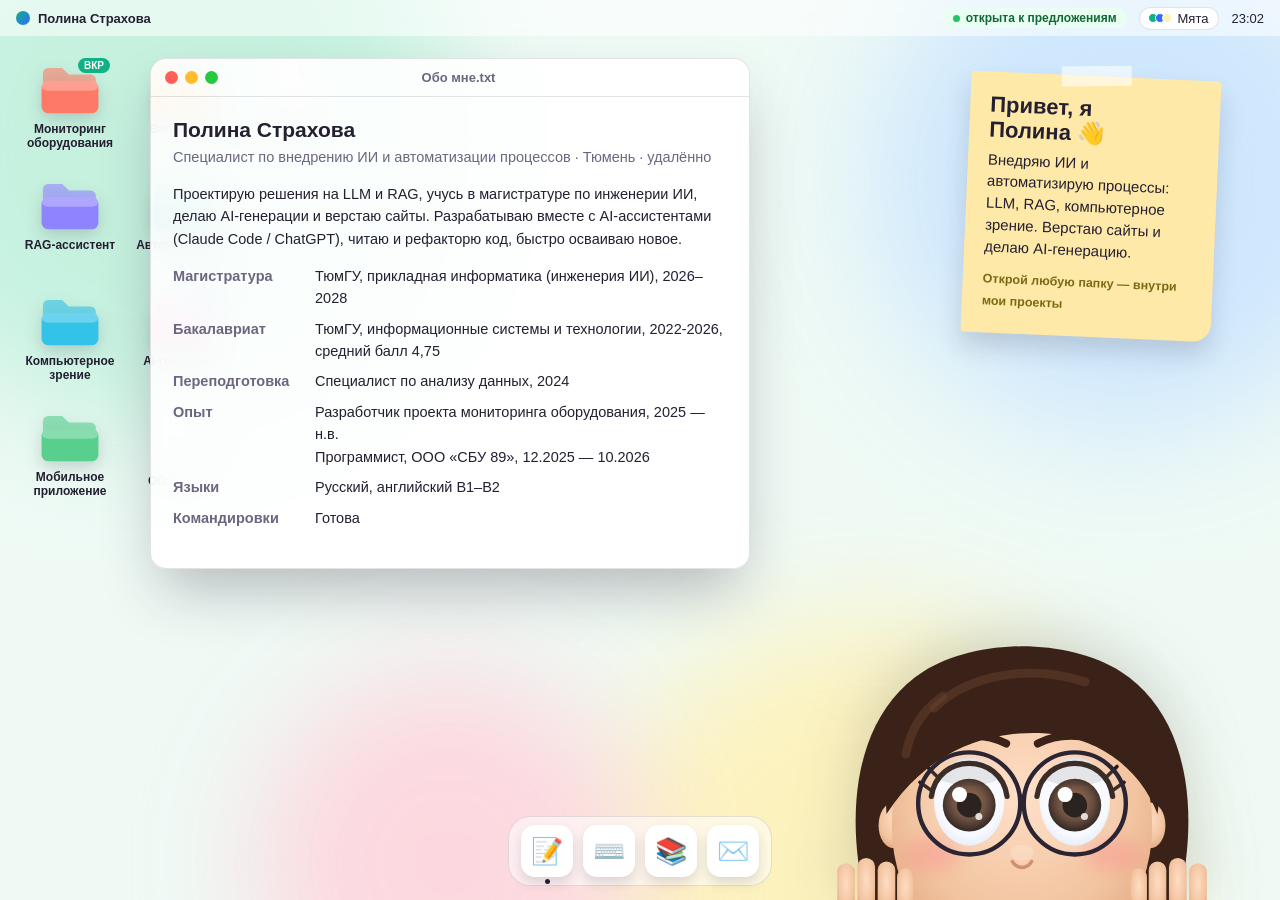
==== commit c8ef4753: "Update index.html" ====
--- a/index.html
+++ b/index.html
@@ -53,10 +53,10 @@
     <button class="ps-icon" data-open="cv" style="--c:#33c2e8"><svg viewBox="0 0 96 80"><use href="#ps-folder"/></svg><span>Компьютерное зрение</span></button>
     <button class="ps-icon" data-open="app" style="--c:#58cf8d"><svg viewBox="0 0 96 80"><use href="#ps-folder"/></svg><span>Мобильное приложение</span></button>
     <button class="ps-icon" data-open="web" style="--c:#ffb85c"><svg viewBox="0 0 96 80"><use href="#ps-folder"/></svg><span>Веб и Tilda</span></button>
+    <button class="ps-icon" data-open="auto" style="--c:#2fc4b2"><svg viewBox="0 0 96 80"><use href="#ps-folder"/></svg><span>Автоматизация</span></button>
     <button class="ps-icon" data-open="video" style="--c:#ff8ec7"><svg viewBox="0 0 96 80"><use href="#ps-folder"/></svg><span>AI-генерации</span><em class="ps-badge soon">new</em></button>
     <button class="ps-icon ps-file" data-open="about" style="--c:#6a5cff"><svg viewBox="0 0 80 96"><use href="#ps-doc"/></svg><span>Обо мне.txt</span></button>
     <button class="ps-icon ps-file" data-open="contacts" style="--c:#ff6b57"><svg viewBox="0 0 80 96"><use href="#ps-doc"/></svg><span>Контакты</span></button>
-    <button class="ps-icon" data-open="auto" style="--c:#2fc4b2"><svg viewBox="0 0 96 80"><use href="#ps-folder"/></svg><span>Автоматизация</span></button>
   </nav>
 
   <!-- ===== ПЕРСОНАЖ: глаза следят за курсором ===== -->
@@ -168,12 +168,7 @@
       <span>Контроллеры</span><em>→</em><span>Сбор данных по IP</span><em>→</em><span>Своя БД</span><em>→</em><span class="hot">Фильтры и пороги</span><em>→</em><span>Telegram</span><em>·</em><span>Яндекс Мессенджер</span><em>·</em><span>Веб-кабинет</span>
     </div>
     <h4>Как выглядит интерфейс</h4>
-    <div class="ps-shots">
-      <figure class="ps-shot" data-src="assets/main/Main1.png" data-cap="Веб-кабинет (скриншот страницы)"></figure>
-      <figure class="ps-shot" data-src="assets/main/ShemaLLM.png" data-cap="Архитектура проекта"></figure>
-      <figure class="ps-shot" data-src="assets/main/Main2.png" data-cap="Уведомление в Веб-кабинет"></figure>
-      <figure class="ps-shot" data-src="assets/main/Main3.png" data-cap="Уведомление в Яндекс Мессенджер"></figure>
-    </div>
+    <div class="ps-shots"></div>
     <h4>Что сделано</h4>
     <ul>
       <li>Собрала требования, спроектировала архитектуру, разработала систему full-stack</li>
@@ -200,12 +195,7 @@
     <h3>Умный поиск по документам</h3>
     <p class="ps-lead">Вопросно-ответная система на LLM и RAG. Результат: выступление на конференции и статья в Proceedings of SPIE.</p>
     <p>В отличие от обычного чат-бота, модель не выдумывает ответы, а находит точные фрагменты в базе знаний, ведёт контекстный диалог и настраивается под компанию.</p>
-    <div class="ps-shots">
-      <figure class="ps-shot" data-src="assets/rag/LLMAI.png" data-cap="Интерфейс вопросно-ответной системы"></figure>
-      <figure class="ps-shot" data-src="assets/rag/LLM.png" data-cap="Схема пайплайна индексации"></figure>
-      <figure class="ps-shot" data-src="assets/rag/SystemLLm.png" data-cap="Схема работы агента"></figure>
-
-    </div>
+    <div class="ps-shots"></div>
     <h4>Что я сделала</h4>
     <ul>
       <li>Спроектировала пайплайн индексации документов</li>
@@ -220,10 +210,7 @@
   <template id="ps-t-cv" data-title="Компьютерное зрение" data-w="600">
     <h3>Своя модель детекции на YOLO</h3>
     <p class="ps-lead">Командный проект: от разметки данных до онлайн-подсчёта объектов. Статья в РИНЦ и диплом I степени научной конференции (2025).</p>
-    <div class="ps-shots">
-      <figure class="ps-shot" data-src="assets/cv/CV1.png" data-cap="Пример детекции и фильтрации для расчёта"></figure>
-      <figure class="ps-shot" data-src="https://www.youtube.com/watch?v=Q2gAJn_pdGg" data-video="" data-cap="Видео работы модели"></figure>
-    </div>
+    <div class="ps-shots"></div>
     <h4>Что сделано</h4>
     <ul>
       <li>Вручную собрали датасеты: более 1000 изображений, разметка и анализ</li>
@@ -238,11 +225,7 @@
   <template id="ps-t-app" data-title="Мобильное приложение" data-w="580">
     <h3>Приложение для изучения английских слов</h3>
     <p class="ps-lead">Командная разработка Android-приложения: трекер привычек и заучивание слов. MVP.</p>
-    <div class="ps-shots">
-      <figure class="ps-shot phone" data-src="assets/app/App1.png" data-cap="Главный экран"></figure>
-      <figure class="ps-shot phone" data-src="assets/app/App2.png" data-cap="Карточки слов"></figure>
-      <figure class="ps-shot phone" data-src="assets/app/App3.png" data-cap="Прогресс"></figure>
-    </div>
+    <div class="ps-shots"></div>
     <h4>Мой вклад</h4>
     <ul>
       <li>Реализовала интерфейс по макетам Figma, вёрстка экранов и навигация</li>
@@ -398,10 +381,10 @@
     photo:'',                  // фото для окна «Обо мне», 'assets/photo/me.jpg'
     media:{
       main:[
-        {src:'assets/main/Main1.jpg', cap:'Веб-кабинет'},
+        {src:'assets/main/Main1.png', cap:'Веб-кабинет'},
         {src:'assets/main/ShemaLLM.png', cap:'Архитектура проекта'},
-        {src:'assets/main/Main2.jpg', cap:'Уведомления Веб-кабинет'},
-        {src:'assets/main/Main3.jpg', cap:'Уведомления Яндекс Мессенджер'},
+        {src:'assets/main/Main2.png', cap:'Уведомления Веб-кабинет'},
+        {src:'assets/main/Main3.png', cap:'Уведомления Яндекс Мессенджер'},
       ],
       rag:[
         {src:'assets/rag/LLM.png', cap:'Архитектура системы'},
@@ -410,12 +393,12 @@
       ],
       cv:[
         {src:'assets/cv/CV1.png', cap:'Детекция и подсчёт'},
-        {youtube:'Q2gAJn_pdGg', cap:'Видео подсчет КЗ', phone:true},
+        {youtube:'Q2gAJn_pdGg', cap:'Фильтрация и подсчет объектов', phone:false},
       ],
       app:[
-        // {src:'assets/app/App1.png', cap:'Главный экран', phone:true},
-        // {src:'assets/app/App2.png', cap:'Карточки слов', phone:true},
-        // {src:'assets/app/App3.png', cap:'Прогресс', phone:true},
+        {src:'assets/app/App1.png', cap:'Главный экран', phone:true},
+        {src:'assets/app/App2.png', cap:'Карточки слов', phone:true},
+        {src:'assets/app/App3.png', cap:'Прогресс', phone:true},
       ],
       web:[
         // {src:'assets/web/standuppoint.jpg', cap:'StandupPoint.ru'},
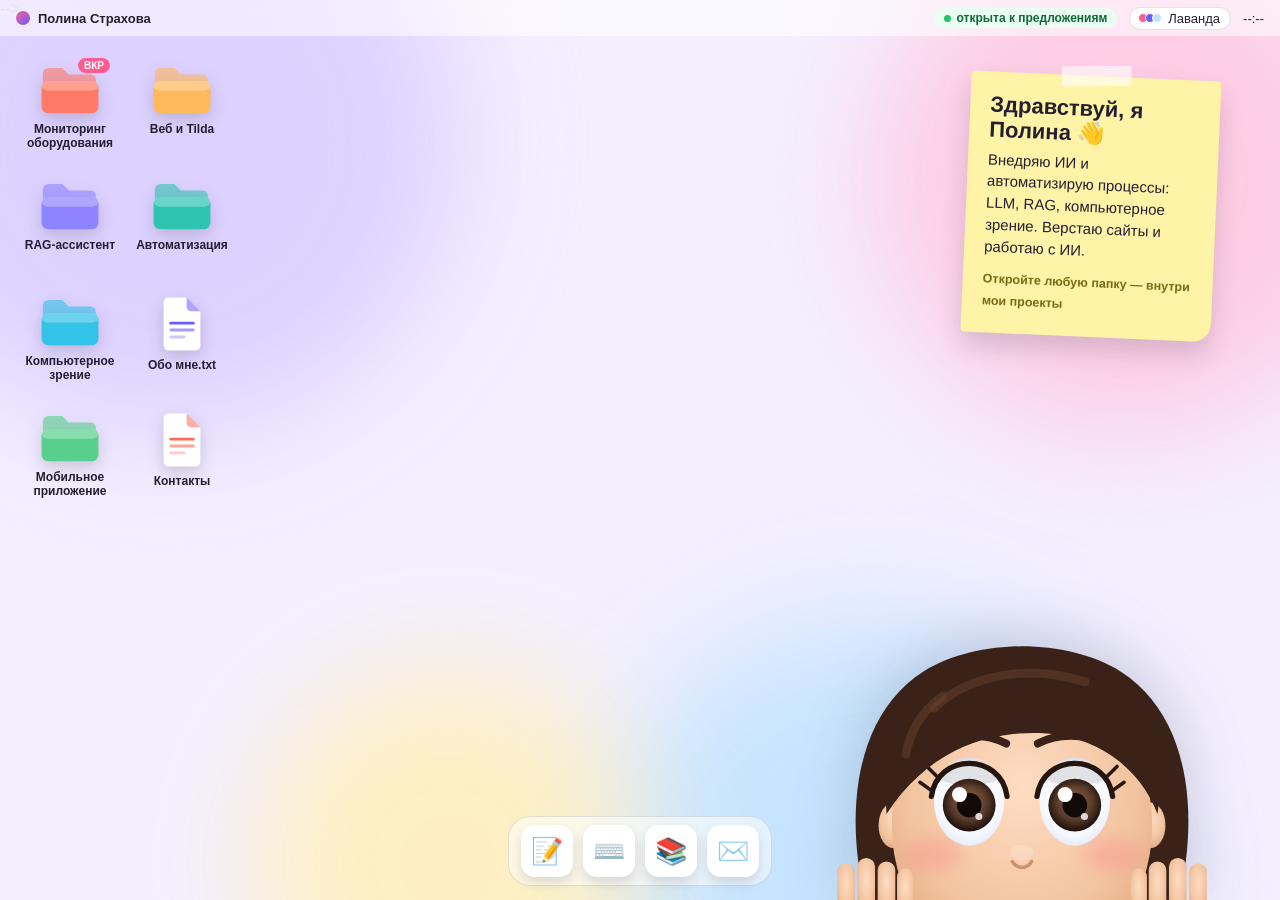
==== commit 95a7883a: "без персонажа" ====
--- a/index.html
+++ b/index.html
@@ -42,9 +42,9 @@
   </header>
 
   <aside class="ps-note" aria-label="Приветствие">
-    <h2>Привет, я Полина&nbsp;👋</h2>
-    <p>Внедряю ИИ и автоматизирую процессы: LLM, RAG, компьютерное зрение. Верстаю сайты и делаю AI-генерацию.</p>
-    <small>Открой любую папку — внутри мои проекты</small>
+    <h2>Здравствуй, я Полина&nbsp;👋</h2>
+    <p>Внедряю ИИ и автоматизирую процессы: LLM, RAG, компьютерное зрение. Верстаю сайты и работаю с ИИ.</p>
+    <small>Откройте любую папку — внутри мои проекты</small>
   </aside>
 
   <nav class="ps-desktop" aria-label="Проекты">
@@ -54,12 +54,12 @@
     <button class="ps-icon" data-open="app" style="--c:#58cf8d"><svg viewBox="0 0 96 80"><use href="#ps-folder"/></svg><span>Мобильное приложение</span></button>
     <button class="ps-icon" data-open="web" style="--c:#ffb85c"><svg viewBox="0 0 96 80"><use href="#ps-folder"/></svg><span>Веб и Tilda</span></button>
     <button class="ps-icon" data-open="auto" style="--c:#2fc4b2"><svg viewBox="0 0 96 80"><use href="#ps-folder"/></svg><span>Автоматизация</span></button>
-    <button class="ps-icon" data-open="video" style="--c:#ff8ec7"><svg viewBox="0 0 96 80"><use href="#ps-folder"/></svg><span>AI-генерации</span><em class="ps-badge soon">new</em></button>
+    <!-- <button class="ps-icon" data-open="video" style="--c:#ff8ec7"><svg viewBox="0 0 96 80"><use href="#ps-folder"/></svg><span>AI-генерации</span><em class="ps-badge soon">new</em></button> -->
     <button class="ps-icon ps-file" data-open="about" style="--c:#6a5cff"><svg viewBox="0 0 80 96"><use href="#ps-doc"/></svg><span>Обо мне.txt</span></button>
     <button class="ps-icon ps-file" data-open="contacts" style="--c:#ff6b57"><svg viewBox="0 0 80 96"><use href="#ps-doc"/></svg><span>Контакты</span></button>
   </nav>
 
-  <!-- ===== ПЕРСОНАЖ: глаза следят за курсором ===== -->
+  <!-- <!-- ===== ПЕРСОНАЖ: глаза следят за курсором ===== -->
   <div class="ps-char" id="psChar" aria-hidden="true">
     <div class="ps-say" id="psSay"></div>
     <svg viewBox="0 0 500 290" xmlns="http://www.w3.org/2000/svg">
@@ -146,7 +146,7 @@
         <rect x="373" y="254" width="19" height="54" rx="9.5"/><rect x="394" y="246" width="20" height="62" rx="10"/><rect x="417" y="242" width="20" height="66" rx="10"/><rect x="440" y="248" width="20" height="60" rx="10"/>
       </g>
     </svg>
-  </div>
+  </div> -->
 
   <div class="ps-windows" id="psWindows"></div>
 
@@ -209,7 +209,7 @@
 
   <template id="ps-t-cv" data-title="Компьютерное зрение" data-w="600">
     <h3>Своя модель детекции на YOLO</h3>
-    <p class="ps-lead">Командный проект: от разметки данных до онлайн-подсчёта объектов. Статья в РИНЦ и диплом I степени научной конференции (2025).</p>
+    <p class="ps-lead">Командный проект для заказчика X-bio: от разметки данных до онлайн-подсчёта объектов. Статья в РИНЦ и диплом I степени научной конференции (2025).</p>
     <div class="ps-shots"></div>
     <h4>Что сделано</h4>
     <ul>
@@ -284,7 +284,7 @@
     </div>
   </template>
 
-  <template id="ps-t-video" data-title="AI-генерации" data-w="560">
+  <!-- <template id="ps-t-video" data-title="AI-генерации" data-w="560">
     <h3>Нейро-генеративный контент</h3>
     <p class="ps-lead">Мои работы: идея, промпт, генерация, монтаж. Подборка и пополнение в процессе.</p>
     <div class="ps-shots">
@@ -294,7 +294,7 @@
     </div>
     <p>Делаю ролики от идеи и промпта до монтажа.</p>
     <div class="ps-tags"><span class="ps-tag">Kling</span><span class="ps-tag">Seedance</span><span class="ps-tag">ChatGPT</span><span class="ps-tag">Claude Code</span><span class="ps-tag">CapCut</span><span class="ps-tag">Canva</span><span class="ps-tag">Figma</span></div>
-  </template>
+  </template> -->
 
   <template id="ps-t-about" data-title="Обо мне.txt" data-w="600">
     <figure class="ps-shot ps-avatar" data-src="" data-cap="Фото" data-avatar="1"></figure>
@@ -322,7 +322,7 @@
       <p class="ps-tl"><u>Контент</u>Kling · Seedance · CapCut · Canva</p>
       <p class="ps-tl"><u>Инструменты</u>Claude Code · ChatGPT · DeepSeek · Kimi · Notion · Miro · Git</p>
       <p class="ps-tl"><b>$</b> status</p>
-      <p class="ps-tl ok">● открыта к предложениям · удалённо / гибрид · командировки ок</p>
+      <p class="ps-tl ok">● открыта к предложениям</p>
       <p class="ps-tl"><b>$</b> <span class="cur"></span></p>
     </div>
   </template>
@@ -337,8 +337,8 @@
     <h4>Награды и обучение</h4>
     <ul>
       <li>Диплом I степени научной конференции, проект по компьютерному зрению, 2025</li>
-      <li>Профессиональная переподготовка «Специалист по анализу данных», 432 ч, ТюмГУ, 2024</li>
-      <li>Повышение квалификации «Дизайн сайтов и мультимедийных лонгридов», 50 ч, ТюмГУ, 2023</li>
+      <li>Профессиональная переподготовка «Специалист по анализу данных», ТюмГУ, 2024</li>
+      <li>Повышение квалификации «Дизайн сайтов и мультимедийных лонгридов», ТюмГУ, 2023</li>
       <li>Курс по видеомонтажу, 2026</li>
     </ul>
     <div class="ps-shots">
@@ -354,7 +354,7 @@
       <dt>Почта</dt><dd><a href="mailto:pstrakhova@gmail.com">pstrakhova@gmail.com</a></dd>
       <dt>Телефон</dt><dd><a href="https://wa.me/79222636346" target="_blank" rel="noopener">+7 922 263-63-46</a></dd>
       <dt>GitHub</dt><dd><a href="https://github.com/ps-strakhova" target="_blank" rel="noopener">ps-strakhova</a></dd>
-      <dt>Город</dt><dd>Тюмень · удалённо, гибрид, командировки</dd>
+      <dt>Город</dt><dd>Тюмень</dd>
     </dl>
     <div class="ps-btns"><a class="ps-btn" href="https://t.me/ps_strakhova" target="_blank" rel="noopener">Написать в Telegram</a><a class="ps-btn alt" href="mailto:pstrakhova@gmail.com">Написать на почту</a></div>
   </template>
@@ -393,32 +393,32 @@
       ],
       cv:[
         {src:'assets/cv/CV1.png', cap:'Детекция и подсчёт'},
-        {youtube:'Q2gAJn_pdGg', cap:'Фильтрация и подсчет объектов', phone:false},
+        {video: 'assets/video/processed_result.mp4', cap:'Фильтрация и подсчет объектов', phone:false},
       ],
       app:[
         {src:'assets/app/App1.png', cap:'Главный экран', phone:true},
         {src:'assets/app/App2.png', cap:'Карточки слов', phone:true},
         {src:'assets/app/App3.png', cap:'Прогресс', phone:true},
       ],
-      web:[
-        // {src:'assets/web/standuppoint.jpg', cap:'StandupPoint.ru'},
-      ],
-      video:[
-        {youtube:'SjbeLheJywY', cap:'Ролик 1', phone:true},
-        {youtube:'sx922CvHk34', cap:'Ролик 2', phone:true},
-      ],
-      pubs:[
-        // {src:'assets/pubs/diploma.jpg', cap:'Диплом конференции'},
-      ]
-    },
-    char:{                     // внешность персонажа
-      hair:'#3a2218', hairHi:'#6a4430',   // цвет волос и бликов
-      skin:'#f2c4a0', skinHi:'#ffdcc2', skinLo:'#dfa07a',   // тон кожи
-      iris:'#5a3b2a', irisHi:'#9a6a48',   // цвет глаз
-      glasses:true,                      // true: добавить очки
-      bubbles:['Привет! 👋','Загляни в мои проекты   ','Я всё вижу 👀   ','Нужен специалист по ИИ? 😉     ']
-    }
-  };
+  //     web:[
+  //       // {src:'assets/web/standuppoint.jpg', cap:'StandupPoint.ru'},
+  //     ],
+  //     video:[
+  //       {youtube:'SjbeLheJywY', cap:'Ролик 1', phone:true},
+  //       {youtube:'sx922CvHk34', cap:'Ролик 2', phone:true},
+  //     ],
+  //     pubs:[
+  //       // {src:'assets/pubs/diploma.jpg', cap:'Диплом конференции'},
+  //     ]
+  //   },
+  //   char:{                     // внешность персонажа
+  //     hair:'#3a2218', hairHi:'#6a4430',   // цвет волос и бликов
+  //     skin:'#f2c4a0', skinHi:'#ffdcc2', skinLo:'#dfa07a',   // тон кожи
+  //     iris:'#5a3b2a', irisHi:'#9a6a48',   // цвет глаз
+  //     glasses:true,                      // true: добавить очки
+  //     bubbles:['Привет! 👋','Загляни в мои проекты   ','Я всё вижу 👀   ','Нужен специалист по ИИ? 😉     ']
+  //   }
+  // };
   /* ==================================================== */
 
   var root=document.getElementById('psRoot'); if(!root)return;
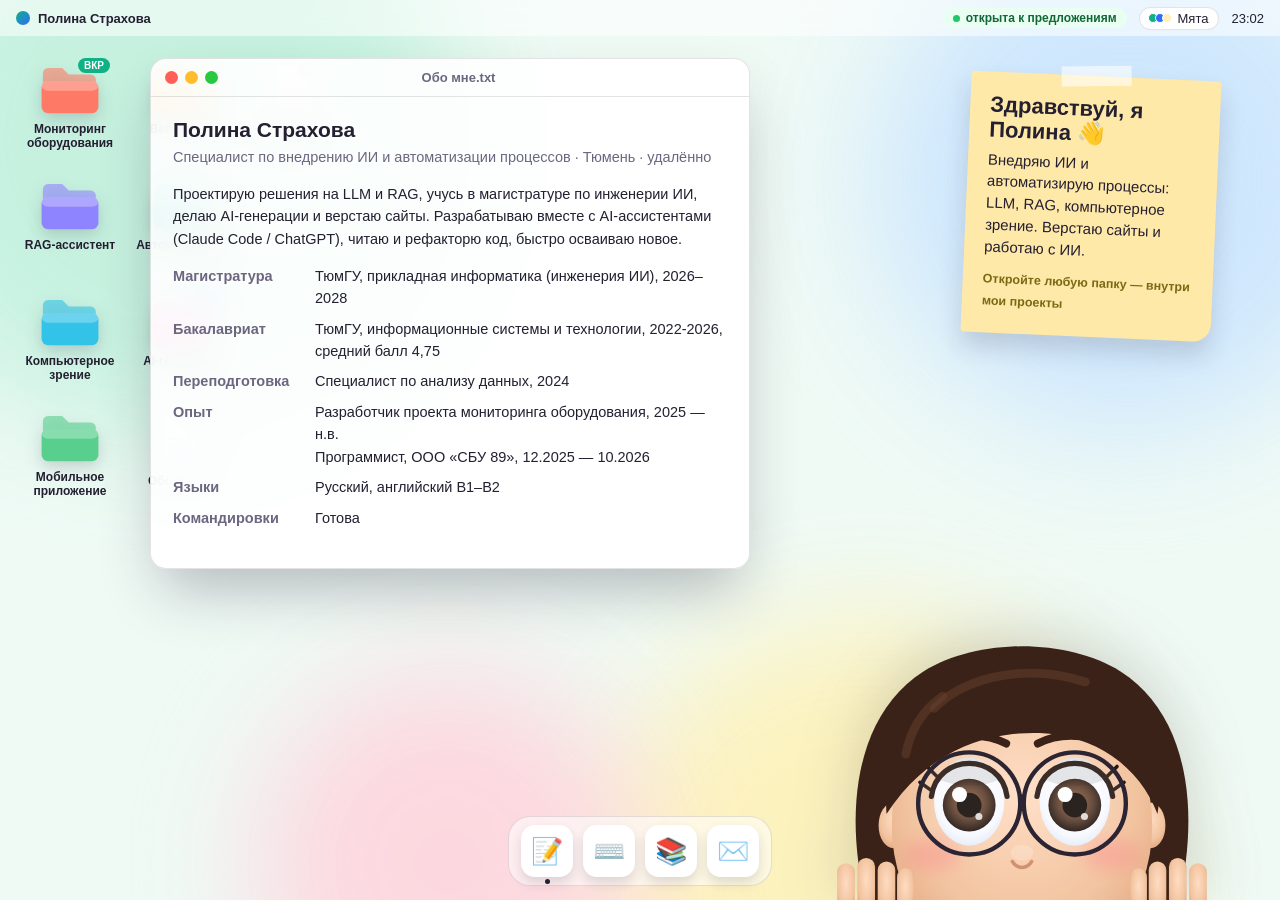
==== commit 873c27be: "Uncomment AI-generation button and template" ====
--- a/index.html
+++ b/index.html
@@ -54,12 +54,12 @@
     <button class="ps-icon" data-open="app" style="--c:#58cf8d"><svg viewBox="0 0 96 80"><use href="#ps-folder"/></svg><span>Мобильное приложение</span></button>
     <button class="ps-icon" data-open="web" style="--c:#ffb85c"><svg viewBox="0 0 96 80"><use href="#ps-folder"/></svg><span>Веб и Tilda</span></button>
     <button class="ps-icon" data-open="auto" style="--c:#2fc4b2"><svg viewBox="0 0 96 80"><use href="#ps-folder"/></svg><span>Автоматизация</span></button>
-    <!-- <button class="ps-icon" data-open="video" style="--c:#ff8ec7"><svg viewBox="0 0 96 80"><use href="#ps-folder"/></svg><span>AI-генерации</span><em class="ps-badge soon">new</em></button> -->
+    <button class="ps-icon" data-open="video" style="--c:#ff8ec7"><svg viewBox="0 0 96 80"><use href="#ps-folder"/></svg><span>AI-генерации</span><em class="ps-badge soon">new</em></button>
     <button class="ps-icon ps-file" data-open="about" style="--c:#6a5cff"><svg viewBox="0 0 80 96"><use href="#ps-doc"/></svg><span>Обо мне.txt</span></button>
     <button class="ps-icon ps-file" data-open="contacts" style="--c:#ff6b57"><svg viewBox="0 0 80 96"><use href="#ps-doc"/></svg><span>Контакты</span></button>
   </nav>
 
-  <!-- <!-- ===== ПЕРСОНАЖ: глаза следят за курсором ===== -->
+  <!-- ===== ПЕРСОНАЖ: глаза следят за курсором ===== -->
   <div class="ps-char" id="psChar" aria-hidden="true">
     <div class="ps-say" id="psSay"></div>
     <svg viewBox="0 0 500 290" xmlns="http://www.w3.org/2000/svg">
@@ -146,7 +146,7 @@
         <rect x="373" y="254" width="19" height="54" rx="9.5"/><rect x="394" y="246" width="20" height="62" rx="10"/><rect x="417" y="242" width="20" height="66" rx="10"/><rect x="440" y="248" width="20" height="60" rx="10"/>
       </g>
     </svg>
-  </div> -->
+  </div>
 
   <div class="ps-windows" id="psWindows"></div>
 
@@ -284,7 +284,7 @@
     </div>
   </template>
 
-  <!-- <template id="ps-t-video" data-title="AI-генерации" data-w="560">
+  <template id="ps-t-video" data-title="AI-генерации" data-w="560">
     <h3>Нейро-генеративный контент</h3>
     <p class="ps-lead">Мои работы: идея, промпт, генерация, монтаж. Подборка и пополнение в процессе.</p>
     <div class="ps-shots">
@@ -294,7 +294,7 @@
     </div>
     <p>Делаю ролики от идеи и промпта до монтажа.</p>
     <div class="ps-tags"><span class="ps-tag">Kling</span><span class="ps-tag">Seedance</span><span class="ps-tag">ChatGPT</span><span class="ps-tag">Claude Code</span><span class="ps-tag">CapCut</span><span class="ps-tag">Canva</span><span class="ps-tag">Figma</span></div>
-  </template> -->
+  </template>
 
   <template id="ps-t-about" data-title="Обо мне.txt" data-w="600">
     <figure class="ps-shot ps-avatar" data-src="" data-cap="Фото" data-avatar="1"></figure>
@@ -400,25 +400,25 @@
         {src:'assets/app/App2.png', cap:'Карточки слов', phone:true},
         {src:'assets/app/App3.png', cap:'Прогресс', phone:true},
       ],
-  //     web:[
-  //       // {src:'assets/web/standuppoint.jpg', cap:'StandupPoint.ru'},
-  //     ],
-  //     video:[
-  //       {youtube:'SjbeLheJywY', cap:'Ролик 1', phone:true},
-  //       {youtube:'sx922CvHk34', cap:'Ролик 2', phone:true},
-  //     ],
-  //     pubs:[
-  //       // {src:'assets/pubs/diploma.jpg', cap:'Диплом конференции'},
-  //     ]
-  //   },
-  //   char:{                     // внешность персонажа
-  //     hair:'#3a2218', hairHi:'#6a4430',   // цвет волос и бликов
-  //     skin:'#f2c4a0', skinHi:'#ffdcc2', skinLo:'#dfa07a',   // тон кожи
-  //     iris:'#5a3b2a', irisHi:'#9a6a48',   // цвет глаз
-  //     glasses:true,                      // true: добавить очки
-  //     bubbles:['Привет! 👋','Загляни в мои проекты   ','Я всё вижу 👀   ','Нужен специалист по ИИ? 😉     ']
-  //   }
-  // };
+      web:[
+        // {src:'assets/web/standuppoint.jpg', cap:'StandupPoint.ru'},
+      ],
+      video:[
+        {youtube:'SjbeLheJywY', cap:'Ролик 1', phone:true},
+        {youtube:'sx922CvHk34', cap:'Ролик 2', phone:true},
+      ],
+      pubs:[
+        // {src:'assets/pubs/diploma.jpg', cap:'Диплом конференции'},
+      ]
+    },
+    char:{                     // внешность персонажа
+      hair:'#3a2218', hairHi:'#6a4430',   // цвет волос и бликов
+      skin:'#f2c4a0', skinHi:'#ffdcc2', skinLo:'#dfa07a',   // тон кожи
+      iris:'#5a3b2a', irisHi:'#9a6a48',   // цвет глаз
+      glasses:true,                      // true: добавить очки
+      bubbles:['Привет! 👋','Загляни в мои проекты   ','Я всё вижу 👀   ','Нужен специалист по ИИ? 😉     ']
+    }
+  };
   /* ==================================================== */
 
   var root=document.getElementById('psRoot'); if(!root)return;
